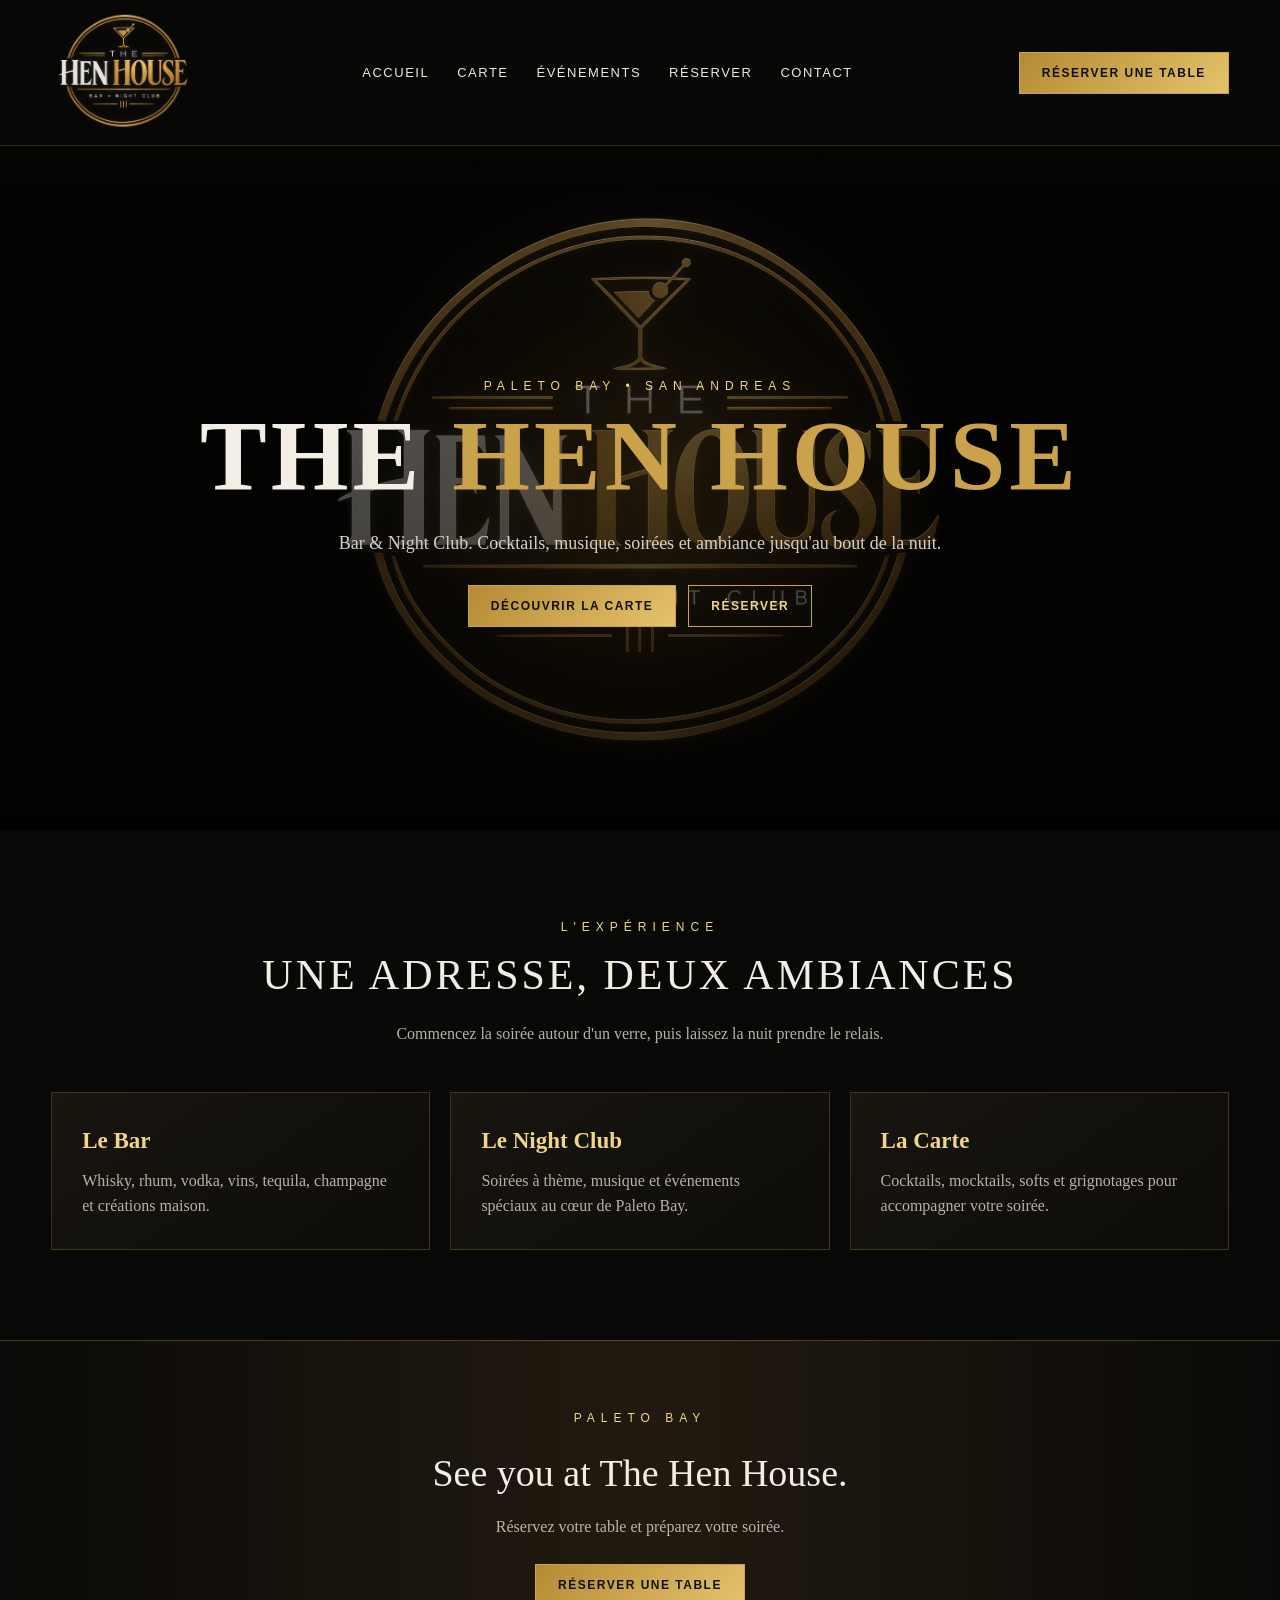
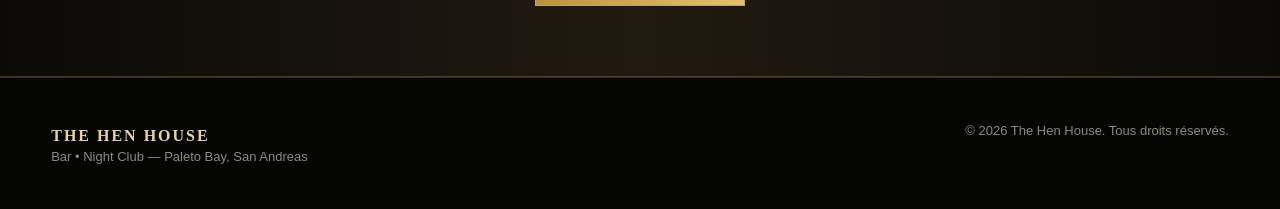
==== index.html @ edc3357e "Add files via upload" ====
<!doctype html>
<html lang="fr">
<head>
<meta charset="utf-8">
<meta name="viewport" content="width=device-width, initial-scale=1">
<title>Accueil — The Hen House</title>
<link rel="stylesheet" href="style.css">
</head>
<body>

<header>
  <div class="container nav">
    <a class="brand" href="index.html"><img src="assets/logo.png" alt="The Hen House"></a>
    <nav>
      <a href="index.html">Accueil</a>
      <a href="menu.html">Carte</a>
      <a href="events.html">Événements</a>
      <a href="reservation.html">Réserver</a>
      <a href="contact.html">Contact</a>
    </nav>
    <a class="btn" href="reservation.html">Réserver une table</a>
  </div>
</header>


<main>
<section class="hero">
  <div class="hero-content">
    <div class="kicker">Paleto Bay • San Andreas</div>
    <h1>The <span>Hen House</span></h1>
    <p>Bar & Night Club. Cocktails, musique, soirées et ambiance jusqu'au bout de la nuit.</p>
    <div class="actions">
      <a class="btn" href="menu.html">Découvrir la carte</a>
      <a class="btn outline" href="reservation.html">Réserver</a>
    </div>
  </div>
</section>

<section>
 <div class="container">
  <div class="section-head">
   <div class="kicker">L'expérience</div>
   <h2>Une adresse, deux ambiances</h2>
   <p>Commencez la soirée autour d'un verre, puis laissez la nuit prendre le relais.</p>
  </div>
  <div class="grid">
   <article class="card"><h3>Le Bar</h3><p>Whisky, rhum, vodka, vins, tequila, champagne et créations maison.</p></article>
   <article class="card"><h3>Le Night Club</h3><p>Soirées à thème, musique et événements spéciaux au cœur de Paleto Bay.</p></article>
   <article class="card"><h3>La Carte</h3><p>Cocktails, mocktails, softs et grignotages pour accompagner votre soirée.</p></article>
  </div>
 </div>
</section>

<div class="banner">
 <div class="container">
  <div class="kicker">Paleto Bay</div>
  <h2 style="font-size:38px;font-weight:normal">See you at The Hen House.</h2>
  <p style="color:#bdb5a8;margin:10px 0 25px">Réservez votre table et préparez votre soirée.</p>
  <a class="btn" href="reservation.html">Réserver une table</a>
 </div>
</div>
</main>


<footer>
  <div class="container">
    <div>
      <strong style="color:#e8d39a;letter-spacing:2px">THE HEN HOUSE</strong>
      <p>Bar • Night Club — Paleto Bay, San Andreas</p>
    </div>
    <p>© 2026 The Hen House. Tous droits réservés.</p>
  </div>
</footer>

</body>
</html>
---- style.css ----
:root{
  --gold:#c9a24b;
  --gold-light:#f0d58a;
  --black:#080807;
  --brown:#17130d;
  --cream:#f3eee4;
  --muted:#b8b1a5;
}
*{box-sizing:border-box;margin:0;padding:0}
html{scroll-behavior:smooth}
body{font-family:Georgia,"Times New Roman",serif;background:var(--black);color:var(--cream);line-height:1.6}
a{color:inherit;text-decoration:none}
.container{width:min(1180px,92%);margin:auto}
.topbar{border-bottom:1px solid rgba(201,162,75,.35);background:#050504}
.topbar .container{display:flex;justify-content:space-between;align-items:center;gap:20px;padding:9px 0;font:12px/1 Arial,sans-serif;letter-spacing:2px;text-transform:uppercase;color:#cfc8bc}
header{position:sticky;top:0;z-index:20;background:rgba(8,8,7,.94);backdrop-filter:blur(10px);border-bottom:1px solid rgba(201,162,75,.25)}
.nav{display:flex;align-items:center;justify-content:space-between;min-height:82px}
.brand img{width:145px;display:block}
nav{display:flex;gap:28px;align-items:center;font:13px Arial,sans-serif;letter-spacing:1.5px;text-transform:uppercase}
nav a{color:#eee8dd;transition:.2s}
nav a:hover,nav a.active{color:var(--gold-light)}
.btn{display:inline-flex;align-items:center;justify-content:center;border:1px solid var(--gold);padding:13px 22px;background:linear-gradient(135deg,#b58a34,#e4c36c);color:#111;font:bold 12px Arial,sans-serif;letter-spacing:1.5px;text-transform:uppercase}
.btn.outline{background:transparent;color:var(--gold-light)}
.hero{min-height:76vh;display:grid;place-items:center;text-align:center;position:relative;overflow:hidden;background:
radial-gradient(circle at center,rgba(112,79,24,.22),transparent 42%),
linear-gradient(rgba(0,0,0,.55),rgba(0,0,0,.82)),
url("../assets/logo.png") center/680px auto no-repeat;}
.hero-content{padding:120px 20px 90px}
.kicker{font:12px Arial,sans-serif;letter-spacing:6px;color:var(--gold-light);text-transform:uppercase;margin-bottom:18px}
h1{font-size:clamp(48px,8vw,100px);line-height:.9;letter-spacing:4px;text-transform:uppercase}
h1 span{color:var(--gold)}
.hero p{max-width:680px;margin:28px auto;color:#d5cfc4;font-size:18px}
.actions{display:flex;justify-content:center;gap:12px;flex-wrap:wrap}
section{padding:90px 0}
.section-head{text-align:center;margin-bottom:45px}
.section-head .kicker{margin-bottom:8px}
.section-head h2{font-size:42px;font-weight:normal;text-transform:uppercase;letter-spacing:3px}
.section-head p{color:var(--muted);max-width:700px;margin:12px auto}
.grid{display:grid;grid-template-columns:repeat(3,1fr);gap:20px}
.card{background:linear-gradient(145deg,#18150f,#0d0c09);border:1px solid rgba(201,162,75,.25);padding:30px}
.card h3{font-size:23px;color:var(--gold-light);margin-bottom:8px}
.card p{color:var(--muted)}
.price{font:700 18px Arial,sans-serif;color:var(--gold-light);margin-top:15px}
.menu-list{display:grid;gap:12px}
.menu-item{display:flex;justify-content:space-between;gap:20px;border-bottom:1px solid rgba(255,255,255,.09);padding:14px 0}
.menu-item strong{font-size:18px;font-weight:normal}
.menu-item span{font:700 16px Arial,sans-serif;color:var(--gold-light);white-space:nowrap}
.banner{background:linear-gradient(90deg,#0b0a08,#211a10,#0b0a08);border-top:1px solid rgba(201,162,75,.3);border-bottom:1px solid rgba(201,162,75,.3);text-align:center;padding:70px 20px}
footer{border-top:1px solid rgba(201,162,75,.25);padding:45px 0;background:#050504}
footer .container{display:flex;justify-content:space-between;gap:30px;flex-wrap:wrap}
footer p{color:#8f897f;font:13px Arial,sans-serif}
.page-hero{padding:100px 0 70px;text-align:center;background:radial-gradient(circle,rgba(126,91,31,.22),transparent 55%)}
.page-hero h1{font-size:clamp(44px,7vw,76px)}
form{display:grid;gap:14px;max-width:700px;margin:auto}
input,textarea,select{width:100%;background:#0f0e0b;border:1px solid rgba(201,162,75,.35);color:#fff;padding:15px;font:15px Arial,sans-serif}
textarea{min-height:150px;resize:vertical}
label{font:12px Arial,sans-serif;text-transform:uppercase;letter-spacing:1.5px;color:#bcb4a8}
.notice{padding:16px;border-left:3px solid var(--gold);background:#15120d;color:#cfc7ba;margin-bottom:25px}
@media(max-width:850px){
  nav{display:none}.grid{grid-template-columns:1fr}.hero{background-size:520px auto}
  .topbar .container{justify-content:center;text-align:center}
}
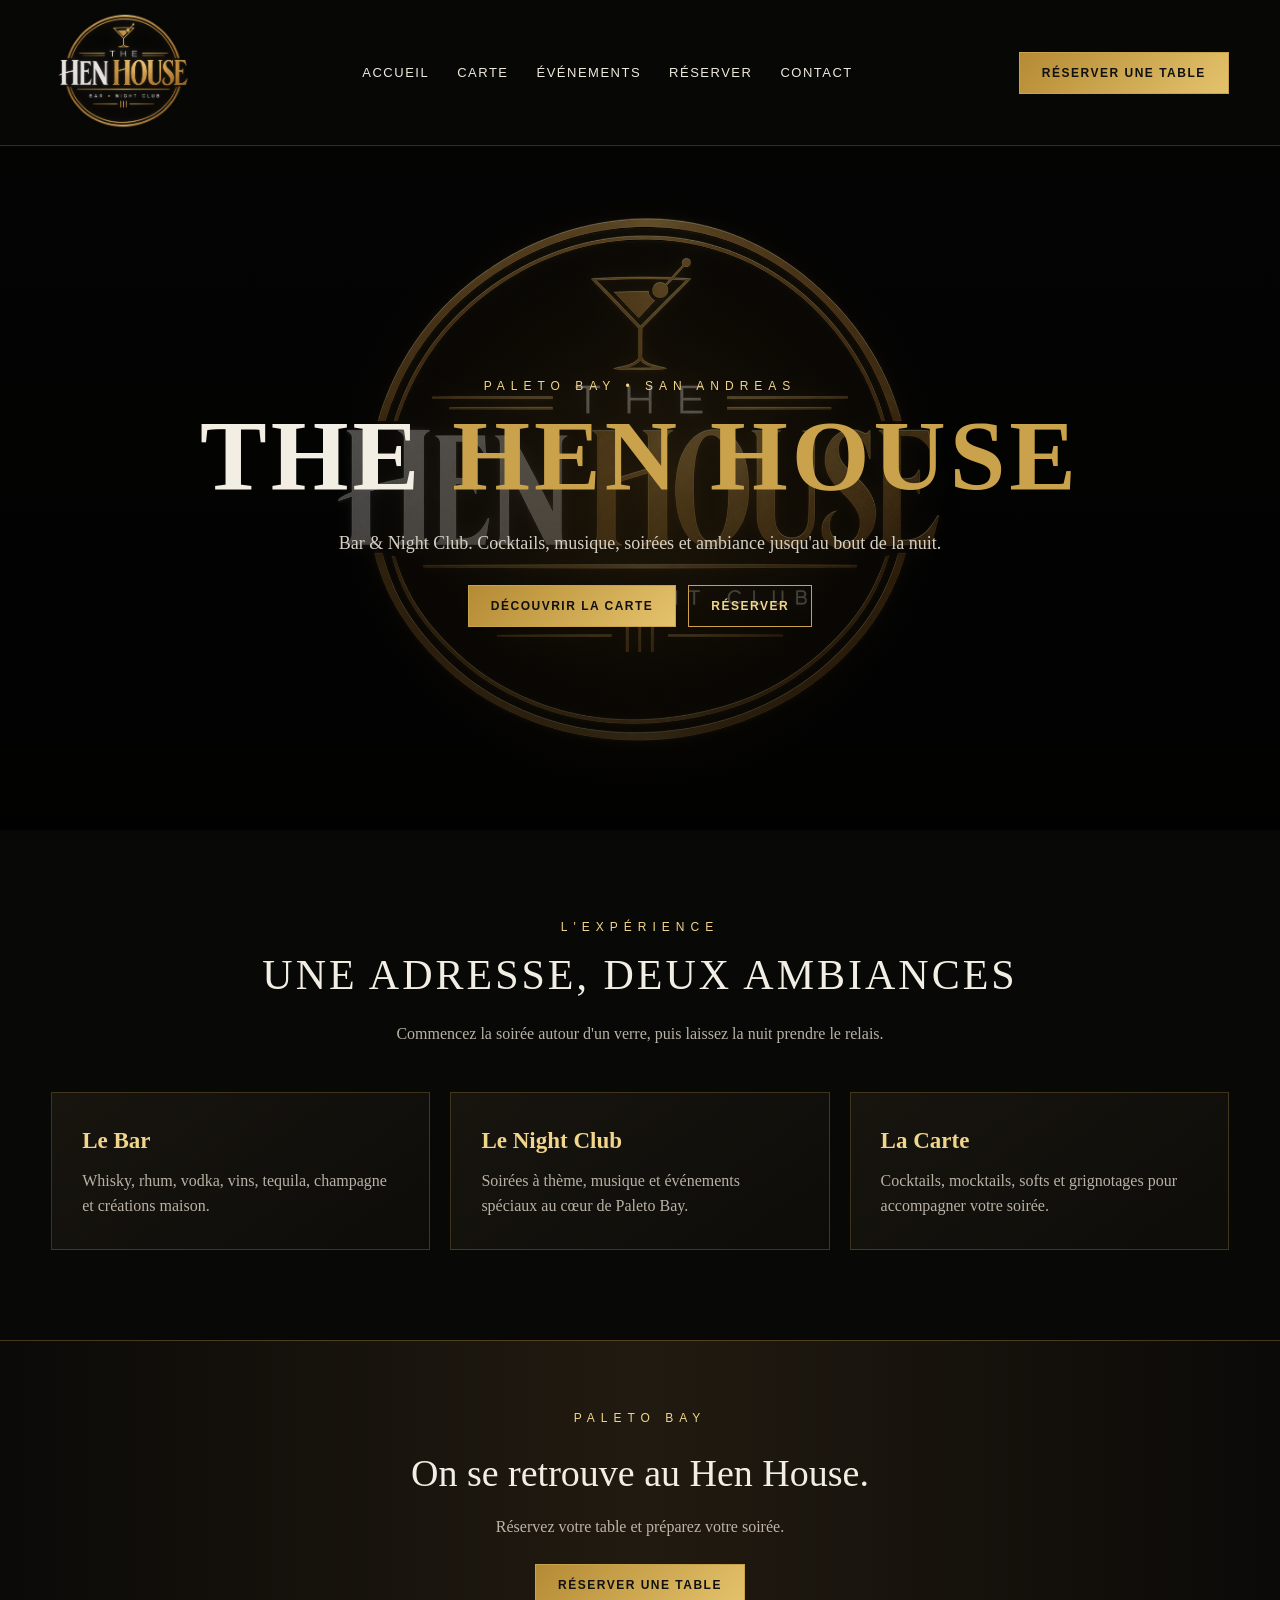
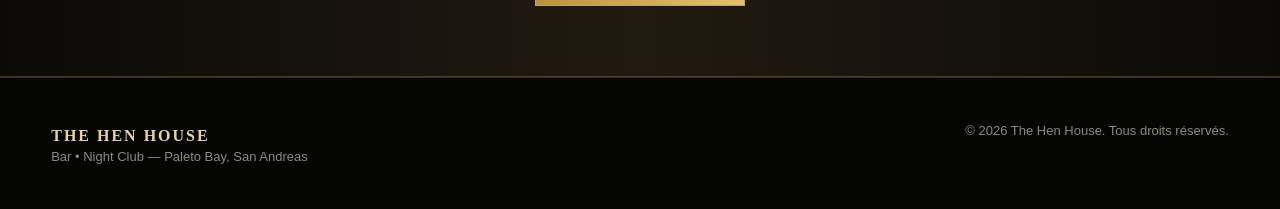
==== commit 936f5d1a: "Update heading text to French translation" ====
--- a/index.html
+++ b/index.html
@@ -54,7 +54,7 @@
 <div class="banner">
  <div class="container">
   <div class="kicker">Paleto Bay</div>
-  <h2 style="font-size:38px;font-weight:normal">See you at The Hen House.</h2>
+  <h2 style="font-size:38px;font-weight:normal">On se retrouve au Hen House.</h2>
   <p style="color:#bdb5a8;margin:10px 0 25px">Réservez votre table et préparez votre soirée.</p>
   <a class="btn" href="reservation.html">Réserver une table</a>
  </div>
@@ -73,4 +73,4 @@
 </footer>
 
 </body>
-</html>+</html>
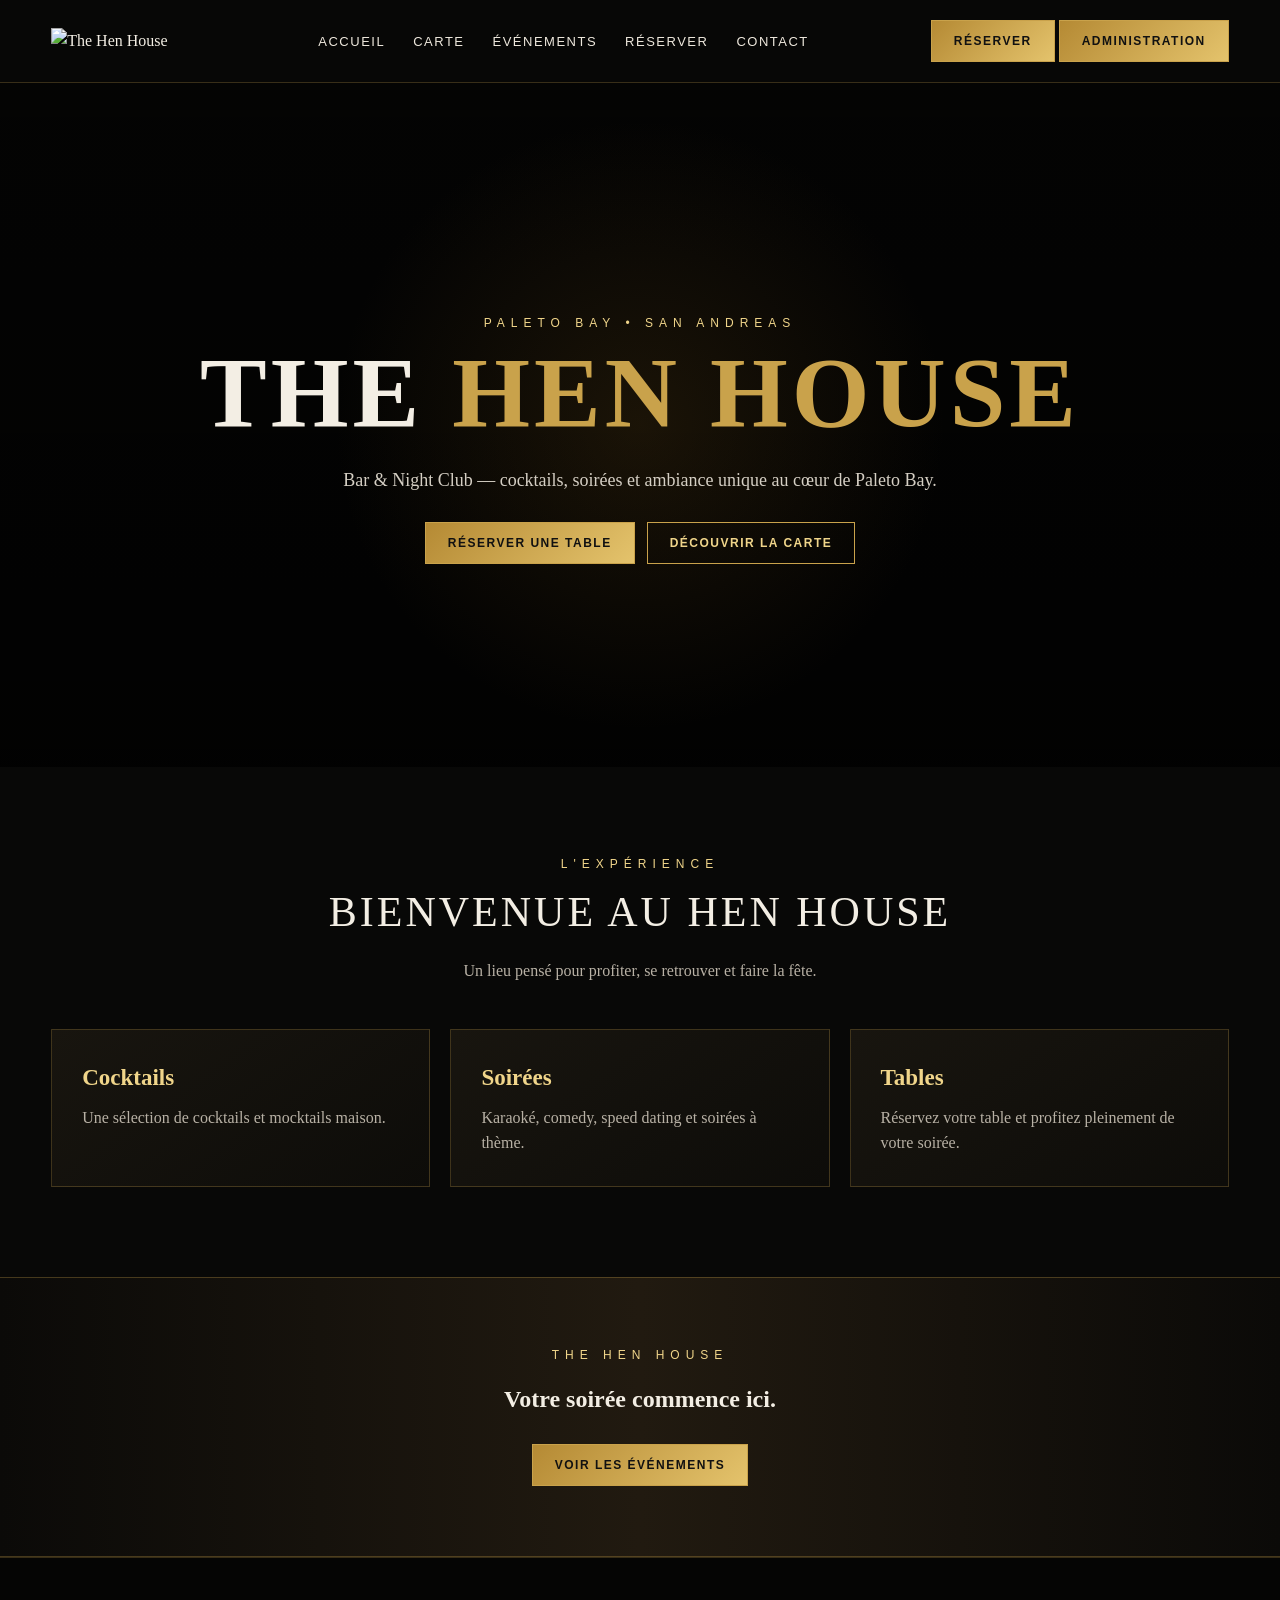
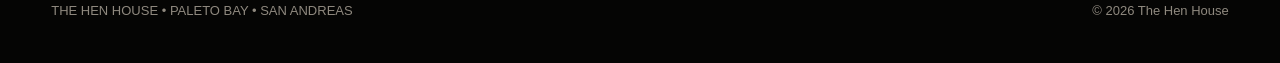
==== commit 943dd754: "Update index.html" ====
--- a/index.html
+++ b/index.html
@@ -1,16 +1,18 @@
 <!doctype html>
 <html lang="fr">
 <head>
-<meta charset="utf-8">
-<meta name="viewport" content="width=device-width, initial-scale=1">
-<title>Accueil — The Hen House</title>
-<link rel="stylesheet" href="style.css">
+  <meta charset="utf-8">
+  <meta name="viewport" content="width=device-width, initial-scale=1">
+  <title>Accueil — The Hen House</title>
+  <link rel="stylesheet" href="style.css">
 </head>
-<body>
-
+<body class="home-page">
+<script src="maintenance-check.js"></script>
 <header>
   <div class="container nav">
-    <a class="brand" href="index.html"><img src="assets/logo.png" alt="The Hen House"></a>
+    <a class="brand" href="index.html">
+      <img src="assets/logo.png" data-site-logo alt="The Hen House">
+    </a>
     <nav>
       <a href="index.html">Accueil</a>
       <a href="menu.html">Carte</a>
@@ -18,59 +20,58 @@
       <a href="reservation.html">Réserver</a>
       <a href="contact.html">Contact</a>
     </nav>
-    <a class="btn" href="reservation.html">Réserver une table</a>
+    <div class="header-actions">
+      <a class="btn" href="reservation.html">Réserver</a>
+      <a class="btn admin-header-btn" href="events-admin.html">Administration</a>
+    </div>
   </div>
 </header>
-
 
 <main>
 <section class="hero">
   <div class="hero-content">
     <div class="kicker">Paleto Bay • San Andreas</div>
     <h1>The <span>Hen House</span></h1>
-    <p>Bar & Night Club. Cocktails, musique, soirées et ambiance jusqu'au bout de la nuit.</p>
+    <p>Bar & Night Club — cocktails, soirées et ambiance unique au cœur de Paleto Bay.</p>
     <div class="actions">
-      <a class="btn" href="menu.html">Découvrir la carte</a>
-      <a class="btn outline" href="reservation.html">Réserver</a>
+      <a class="btn" href="reservation.html">Réserver une table</a>
+      <a class="btn outline" href="menu.html">Découvrir la carte</a>
     </div>
   </div>
 </section>
 
 <section>
- <div class="container">
-  <div class="section-head">
-   <div class="kicker">L'expérience</div>
-   <h2>Une adresse, deux ambiances</h2>
-   <p>Commencez la soirée autour d'un verre, puis laissez la nuit prendre le relais.</p>
+  <div class="container">
+    <div class="section-head">
+      <div class="kicker">L'expérience</div>
+      <h2>Bienvenue au Hen House</h2>
+      <p>Un lieu pensé pour profiter, se retrouver et faire la fête.</p>
+    </div>
+    <div class="grid">
+      <article class="card"><h3> Cocktails</h3><p>Une sélection de cocktails et mocktails maison.</p></article>
+      <article class="card"><h3> Soirées</h3><p>Karaoké, comedy, speed dating et soirées à thème.</p></article>
+      <article class="card"><h3> Tables</h3><p>Réservez votre table et profitez pleinement de votre soirée.</p></article>
+    </div>
   </div>
-  <div class="grid">
-   <article class="card"><h3>Le Bar</h3><p>Whisky, rhum, vodka, vins, tequila, champagne et créations maison.</p></article>
-   <article class="card"><h3>Le Night Club</h3><p>Soirées à thème, musique et événements spéciaux au cœur de Paleto Bay.</p></article>
-   <article class="card"><h3>La Carte</h3><p>Cocktails, mocktails, softs et grignotages pour accompagner votre soirée.</p></article>
-  </div>
- </div>
 </section>
 
-<div class="banner">
- <div class="container">
-  <div class="kicker">Paleto Bay</div>
-  <h2 style="font-size:38px;font-weight:normal">On se retrouve au Hen House.</h2>
-  <p style="color:#bdb5a8;margin:10px 0 25px">Réservez votre table et préparez votre soirée.</p>
-  <a class="btn" href="reservation.html">Réserver une table</a>
- </div>
-</div>
+<section class="banner">
+  <div class="container">
+    <div class="kicker">The Hen House</div>
+    <h2>Votre soirée commence ici.</h2>
+    <br>
+    <a class="btn" href="events.html">Voir les événements</a>
+  </div>
+</section>
 </main>
-
 
 <footer>
   <div class="container">
-    <div>
-      <strong style="color:#e8d39a;letter-spacing:2px">THE HEN HOUSE</strong>
-      <p>Bar • Night Club — Paleto Bay, San Andreas</p>
-    </div>
-    <p>© 2026 The Hen House. Tous droits réservés.</p>
+    <p>THE HEN HOUSE • PALETO BAY • SAN ANDREAS</p>
+    <p>© 2026 The Hen House</p>
   </div>
 </footer>
-
+<script src="background-loader.js"></script>
+<script src="logo-loader.js"></script>
 </body>
 </html>
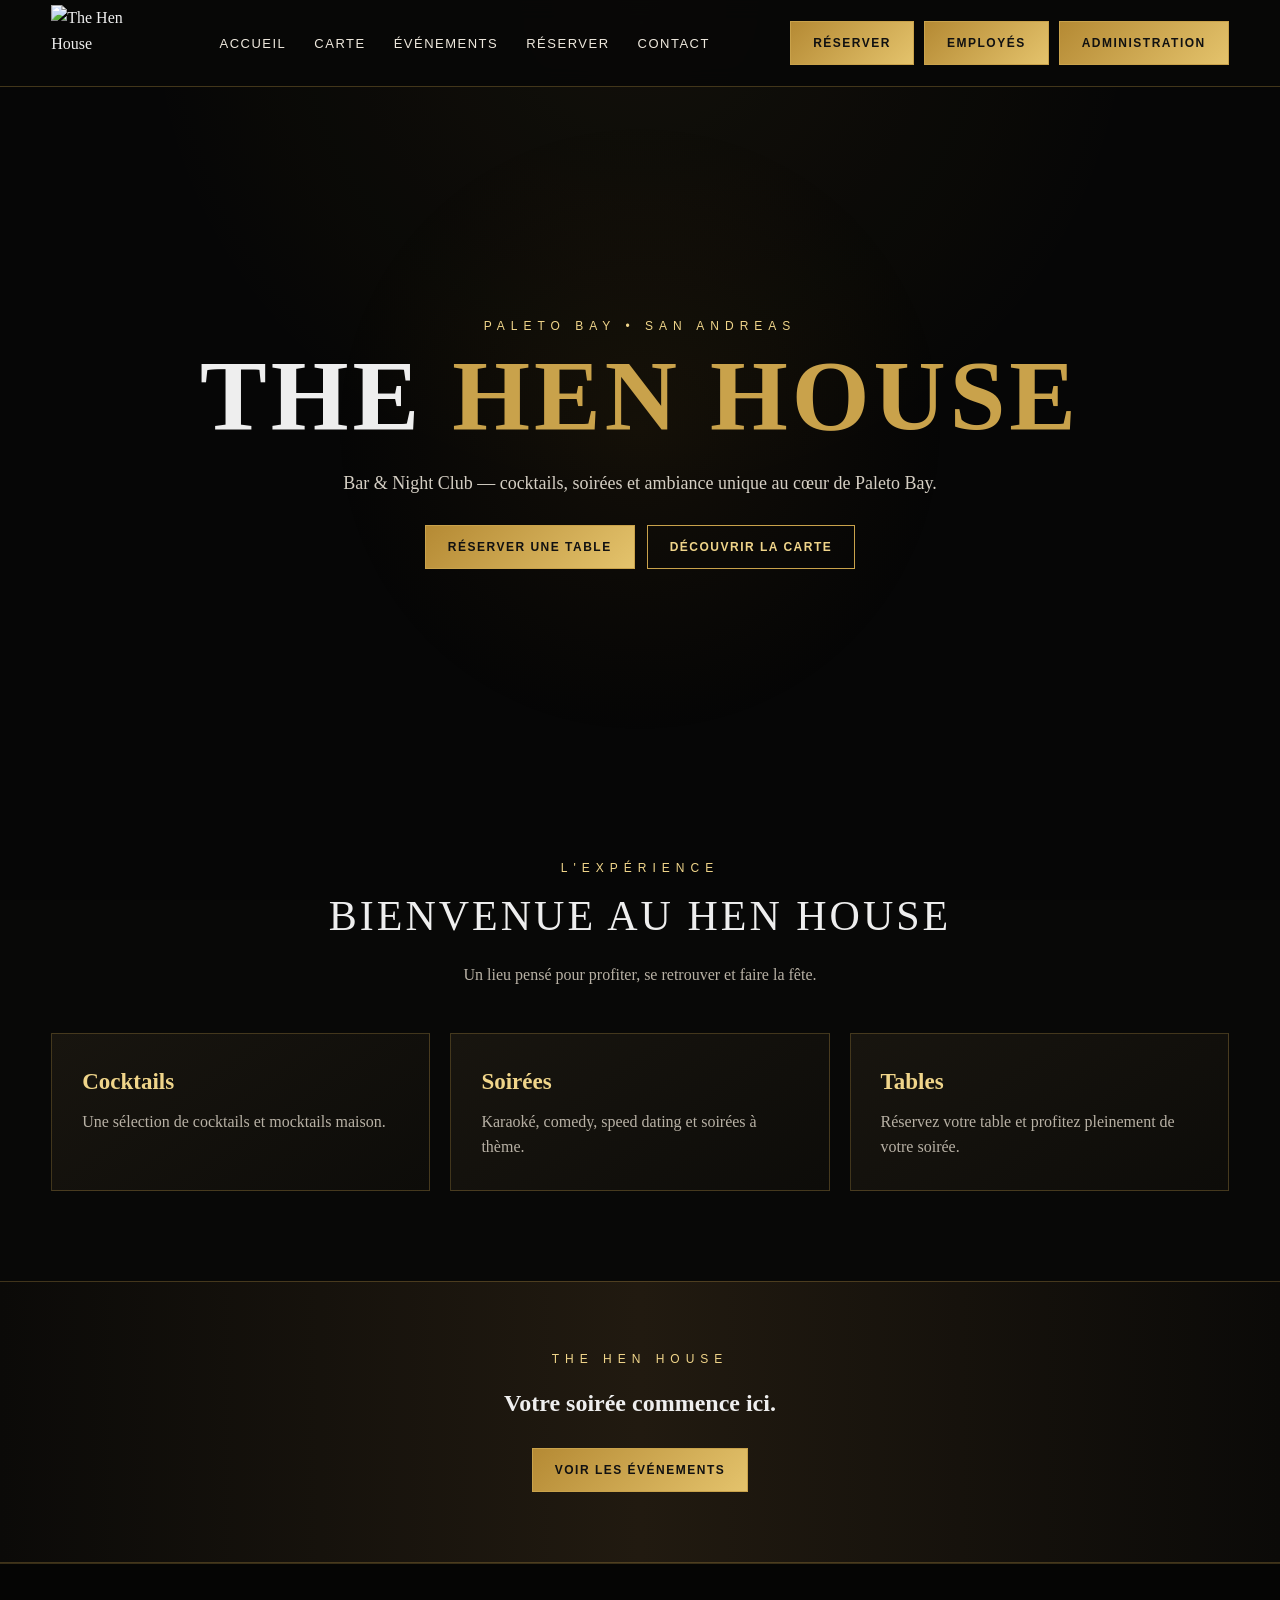
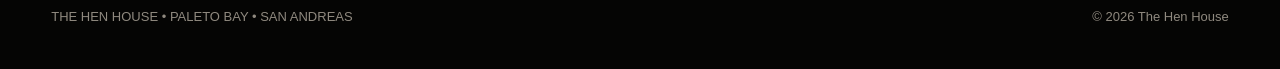
==== commit e875025a: "Add files via upload" ====
--- a/index.html
+++ b/index.html
@@ -22,6 +22,7 @@
     </nav>
     <div class="header-actions">
       <a class="btn" href="reservation.html">Réserver</a>
+      <a class="btn" href="runner.html">Employés</a>
       <a class="btn admin-header-btn" href="events-admin.html">Administration</a>
     </div>
   </div>
--- a/style.css
+++ b/style.css
@@ -1,63 +1,13053 @@
+/* =========================================================
+
+
+
+   THE HEN HOUSE — GLOBAL STYLES
+
+
+
+   Black / Gold — Paleto Bay
+
+
+
+   ========================================================= */
+
+
+
+
+
+
 
 :root{
+
+
+
   --gold:#c9a24b;
+
+
+
   --gold-light:#f0d58a;
+
+
+
+  --gold-dark:#8e6a27;
+
+
+
   --black:#080807;
-  --brown:#17130d;
+
+
+
+  --black-2:#0d0c0a;
+
+
+
+  --black-3:#15130f;
+
+
+
   --cream:#f3eee4;
+
+
+
   --muted:#b8b1a5;
-}
+
+
+
+  --border:rgba(201,162,75,.28);
+
+
+
+  --success:#69c58a;
+
+
+
+  --danger:#d86b6b;
+
+
+
+}
+
+
+
+
+
+
+
 *{box-sizing:border-box;margin:0;padding:0}
+
+
+
 html{scroll-behavior:smooth}
-body{font-family:Georgia,"Times New Roman",serif;background:var(--black);color:var(--cream);line-height:1.6}
+
+
+
+body{
+
+
+
+  min-height:100vh;
+
+
+
+  font-family:Georgia,"Times New Roman",serif;
+
+
+
+  background:var(--black);
+
+
+
+  color:var(--cream);
+
+
+
+  line-height:1.6;
+
+
+
+}
+
+
+
+body.home-page{
+
+
+
+  background-size:cover!important;
+
+
+
+  background-position:center!important;
+
+
+
+  background-attachment:fixed!important;
+
+
+
+  background-repeat:no-repeat!important;
+
+
+
+}
+
+
+
+body.home-page::before{
+
+
+
+  content:"";
+
+
+
+  position:fixed;
+
+
+
+  inset:0;
+
+
+
+  background:rgba(0,0,0,.20);
+
+
+
+  pointer-events:none;
+
+
+
+  z-index:0;
+
+
+
+}
+
+
+
+body.home-page > *{position:relative;z-index:1}
+
+
+
+
+
+
+
 a{color:inherit;text-decoration:none}
+
+
+
+img{max-width:100%;height:auto}
+
+
+
+button,input,textarea,select{font:inherit}
+
+
+
+button{cursor:pointer}
+
+
+
 .container{width:min(1180px,92%);margin:auto}
-.topbar{border-bottom:1px solid rgba(201,162,75,.35);background:#050504}
-.topbar .container{display:flex;justify-content:space-between;align-items:center;gap:20px;padding:9px 0;font:12px/1 Arial,sans-serif;letter-spacing:2px;text-transform:uppercase;color:#cfc8bc}
-header{position:sticky;top:0;z-index:20;background:rgba(8,8,7,.94);backdrop-filter:blur(10px);border-bottom:1px solid rgba(201,162,75,.25)}
-.nav{display:flex;align-items:center;justify-content:space-between;min-height:82px}
-.brand img{width:145px;display:block}
-nav{display:flex;gap:28px;align-items:center;font:13px Arial,sans-serif;letter-spacing:1.5px;text-transform:uppercase}
+
+
+
+
+
+
+
+.topbar{
+
+
+
+  border-bottom:1px solid var(--border);
+
+
+
+  background:#050504;
+
+
+
+}
+
+
+
+.topbar .container{
+
+
+
+  display:flex;
+
+
+
+  justify-content:space-between;
+
+
+
+  align-items:center;
+
+
+
+  gap:20px;
+
+
+
+  padding:9px 0;
+
+
+
+  font:12px/1 Arial,sans-serif;
+
+
+
+  letter-spacing:2px;
+
+
+
+  text-transform:uppercase;
+
+
+
+  color:#cfc8bc;
+
+
+
+}
+
+
+
+
+
+
+
+header{
+
+
+
+  position:sticky;
+
+
+
+  top:0;
+
+
+
+  z-index:20;
+
+
+
+  background:rgba(8,8,7,.94);
+
+
+
+  backdrop-filter:blur(10px);
+
+
+
+  border-bottom:1px solid rgba(201,162,75,.30);
+
+
+
+}
+
+
+
+.nav{
+
+
+
+  display:flex;
+
+
+
+  align-items:center;
+
+
+
+  justify-content:space-between;
+
+
+
+  gap:25px;
+
+
+
+  min-height:86px;
+
+
+
+}
+
+
+
+.brand{
+
+
+
+  display:flex;
+
+
+
+  align-items:center;
+
+
+
+  justify-content:center;
+
+
+
+  height:86px;
+
+
+
+  flex-shrink:0;
+
+
+
+}
+
+
+
+.brand img{
+
+
+
+  width:88px;
+
+
+
+  height:76px;
+
+
+
+  object-fit:contain;
+
+
+
+  display:block;
+
+
+
+}
+
+
+
+.header-actions{
+
+
+
+  display:flex;
+
+
+
+  align-items:center;
+
+
+
+  gap:10px;
+
+
+
+  flex-shrink:0;
+
+
+
+}
+
+
+
+.admin-header-btn{
+
+
+
+  background:transparent;
+
+
+
+  color:var(--gold-light);
+
+
+
+}
+
+
+
+.admin-header-btn:hover{
+
+
+
+  background:var(--gold);
+
+
+
+  color:#111;
+
+
+
+}
+
+
+
+nav{
+
+
+
+  display:flex;
+
+
+
+  gap:28px;
+
+
+
+  align-items:center;
+
+
+
+  font:13px Arial,sans-serif;
+
+
+
+  letter-spacing:1.5px;
+
+
+
+  text-transform:uppercase;
+
+
+
+}
+
+
+
 nav a{color:#eee8dd;transition:.2s}
+
+
+
 nav a:hover,nav a.active{color:var(--gold-light)}
-.btn{display:inline-flex;align-items:center;justify-content:center;border:1px solid var(--gold);padding:13px 22px;background:linear-gradient(135deg,#b58a34,#e4c36c);color:#111;font:bold 12px Arial,sans-serif;letter-spacing:1.5px;text-transform:uppercase}
+
+
+
+
+
+
+
+.btn{
+
+
+
+  display:inline-flex;
+
+
+
+  align-items:center;
+
+
+
+  justify-content:center;
+
+
+
+  min-height:44px;
+
+
+
+  border:1px solid var(--gold);
+
+
+
+  padding:12px 22px;
+
+
+
+  background:linear-gradient(135deg,#b58a34,#e4c36c);
+
+
+
+  color:#111;
+
+
+
+  font:bold 12px Arial,sans-serif;
+
+
+
+  letter-spacing:1.5px;
+
+
+
+  text-transform:uppercase;
+
+
+
+  transition:.2s ease;
+
+
+
+}
+
+
+
+.btn:hover{transform:translateY(-1px);filter:brightness(1.08)}
+
+
+
 .btn.outline{background:transparent;color:var(--gold-light)}
-.hero{min-height:76vh;display:grid;place-items:center;text-align:center;position:relative;overflow:hidden;background:
-radial-gradient(circle at center,rgba(112,79,24,.22),transparent 42%),
-linear-gradient(rgba(0,0,0,.55),rgba(0,0,0,.82)),
-url("../assets/logo.png") center/680px auto no-repeat;}
+
+
+
+.btn.outline:hover{background:var(--gold);color:#111}
+
+
+
+.btn.danger{background:transparent;color:#e98989;border-color:rgba(216,107,107,.5)}
+
+
+
+
+
+
+
+.hero{
+
+
+
+  min-height:76vh;
+
+
+
+  display:grid;
+
+
+
+  place-items:center;
+
+
+
+  text-align:center;
+
+
+
+  position:relative;
+
+
+
+  overflow:hidden;
+
+
+
+  background:radial-gradient(circle at center,rgba(112,79,24,.12),transparent 42%);
+
+
+
+}
+
+
+
 .hero-content{padding:120px 20px 90px}
-.kicker{font:12px Arial,sans-serif;letter-spacing:6px;color:var(--gold-light);text-transform:uppercase;margin-bottom:18px}
-h1{font-size:clamp(48px,8vw,100px);line-height:.9;letter-spacing:4px;text-transform:uppercase}
+
+
+
+.kicker{
+
+
+
+  font:12px Arial,sans-serif;
+
+
+
+  letter-spacing:6px;
+
+
+
+  color:var(--gold-light);
+
+
+
+  text-transform:uppercase;
+
+
+
+  margin-bottom:18px;
+
+
+
+}
+
+
+
+h1{
+
+
+
+  font-size:clamp(48px,8vw,100px);
+
+
+
+  line-height:.9;
+
+
+
+  letter-spacing:4px;
+
+
+
+  text-transform:uppercase;
+
+
+
+}
+
+
+
 h1 span{color:var(--gold)}
+
+
+
 .hero p{max-width:680px;margin:28px auto;color:#d5cfc4;font-size:18px}
+
+
+
 .actions{display:flex;justify-content:center;gap:12px;flex-wrap:wrap}
+
+
+
+
+
+
+
 section{padding:90px 0}
+
+
+
 .section-head{text-align:center;margin-bottom:45px}
+
+
+
 .section-head .kicker{margin-bottom:8px}
-.section-head h2{font-size:42px;font-weight:normal;text-transform:uppercase;letter-spacing:3px}
+
+
+
+.section-head h2{
+
+
+
+  font-size:42px;
+
+
+
+  font-weight:normal;
+
+
+
+  text-transform:uppercase;
+
+
+
+  letter-spacing:3px;
+
+
+
+}
+
+
+
 .section-head p{color:var(--muted);max-width:700px;margin:12px auto}
+
+
+
+
+
+
+
 .grid{display:grid;grid-template-columns:repeat(3,1fr);gap:20px}
-.card{background:linear-gradient(145deg,#18150f,#0d0c09);border:1px solid rgba(201,162,75,.25);padding:30px}
+
+
+
+.card{
+
+
+
+  background:linear-gradient(145deg,#18150f,#0d0c09);
+
+
+
+  border:1px solid var(--border);
+
+
+
+  padding:30px;
+
+
+
+}
+
+
+
 .card h3{font-size:23px;color:var(--gold-light);margin-bottom:8px}
+
+
+
 .card p{color:var(--muted)}
-.price{font:700 18px Arial,sans-serif;color:var(--gold-light);margin-top:15px}
+
+
+
+.price{
+
+
+
+  font:700 18px Arial,sans-serif;
+
+
+
+  color:var(--gold-light);
+
+
+
+  margin-top:15px;
+
+
+
+}
+
+
+
+
+
+
+
 .menu-list{display:grid;gap:12px}
-.menu-item{display:flex;justify-content:space-between;gap:20px;border-bottom:1px solid rgba(255,255,255,.09);padding:14px 0}
+
+
+
+.menu-item{
+
+
+
+  display:flex;
+
+
+
+  justify-content:space-between;
+
+
+
+  gap:20px;
+
+
+
+  border-bottom:1px solid rgba(255,255,255,.09);
+
+
+
+  padding:14px 0;
+
+
+
+}
+
+
+
 .menu-item strong{font-size:18px;font-weight:normal}
-.menu-item span{font:700 16px Arial,sans-serif;color:var(--gold-light);white-space:nowrap}
-.banner{background:linear-gradient(90deg,#0b0a08,#211a10,#0b0a08);border-top:1px solid rgba(201,162,75,.3);border-bottom:1px solid rgba(201,162,75,.3);text-align:center;padding:70px 20px}
-footer{border-top:1px solid rgba(201,162,75,.25);padding:45px 0;background:#050504}
-footer .container{display:flex;justify-content:space-between;gap:30px;flex-wrap:wrap}
+
+
+
+.menu-item span{
+
+
+
+  font:700 16px Arial,sans-serif;
+
+
+
+  color:var(--gold-light);
+
+
+
+  white-space:nowrap;
+
+
+
+}
+
+
+
+
+
+
+
+.banner{
+
+
+
+  background:linear-gradient(90deg,#0b0a08,#211a10,#0b0a08);
+
+
+
+  border-top:1px solid var(--border);
+
+
+
+  border-bottom:1px solid var(--border);
+
+
+
+  text-align:center;
+
+
+
+  padding:70px 20px;
+
+
+
+}
+
+
+
+
+
+
+
+.page-hero{
+
+
+
+  padding:100px 0 70px;
+
+
+
+  text-align:center;
+
+
+
+  background:radial-gradient(circle,rgba(126,91,31,.12),transparent 55%);
+
+
+
+}
+
+
+
+.page-hero h1{font-size:clamp(44px,7vw,76px)}
+
+
+
+
+
+
+
+html,body{
+
+
+
+  min-height:100%;
+
+
+
+}
+
+
+
+
+
+
+
+body{
+
+
+
+  min-height:100vh;
+
+
+
+  display:flex;
+
+
+
+  flex-direction:column;
+
+
+
+}
+
+
+
+
+
+
+
+main{
+
+
+
+  flex:1;
+
+
+
+}
+
+
+
+
+
+
+
+footer{
+
+
+
+  width:100%;
+
+
+
+  margin-top:auto;
+
+
+
+  border-top:1px solid rgba(201,162,75,.25);
+
+
+
+  padding:45px 0;
+
+
+
+  background:#050504 !important;
+
+
+
+  flex-shrink:0;
+
+
+
+}
+
+
+
+footer .container{
+
+
+
+  display:flex;
+
+
+
+  justify-content:space-between;
+
+
+
+  gap:30px;
+
+
+
+  flex-wrap:wrap;
+
+
+
+}
+
+
+
 footer p{color:#8f897f;font:13px Arial,sans-serif}
-.page-hero{padding:100px 0 70px;text-align:center;background:radial-gradient(circle,rgba(126,91,31,.22),transparent 55%)}
-.page-hero h1{font-size:clamp(44px,7vw,76px)}
+
+
+
+
+
+
+
 form{display:grid;gap:14px;max-width:700px;margin:auto}
-input,textarea,select{width:100%;background:#0f0e0b;border:1px solid rgba(201,162,75,.35);color:#fff;padding:15px;font:15px Arial,sans-serif}
+
+
+
+input,textarea,select{
+
+
+
+  width:100%;
+
+
+
+  background:#0f0e0b;
+
+
+
+  border:1px solid rgba(201,162,75,.35);
+
+
+
+  color:#fff;
+
+
+
+  padding:15px;
+
+
+
+  outline:none;
+
+
+
+  font:15px Arial,sans-serif;
+
+
+
+}
+
+
+
+input:focus,textarea:focus,select:focus{border-color:var(--gold)}
+
+
+
 textarea{min-height:150px;resize:vertical}
-label{font:12px Arial,sans-serif;text-transform:uppercase;letter-spacing:1.5px;color:#bcb4a8}
-.notice{padding:16px;border-left:3px solid var(--gold);background:#15120d;color:#cfc7ba;margin-bottom:25px}
-@media(max-width:850px){
-  nav{display:none}.grid{grid-template-columns:1fr}.hero{background-size:520px auto}
+
+
+
+label{
+
+
+
+  font:12px Arial,sans-serif;
+
+
+
+  text-transform:uppercase;
+
+
+
+  letter-spacing:1.5px;
+
+
+
+  color:#bcb4a8;
+
+
+
+}
+
+
+
+.notice{
+
+
+
+  padding:16px;
+
+
+
+  border-left:3px solid var(--gold);
+
+
+
+  background:#15120d;
+
+
+
+  color:#cfc7ba;
+
+
+
+  margin-bottom:25px;
+
+
+
+}
+
+
+
+
+
+
+
+.category-grid{
+
+
+
+  display:grid;
+
+
+
+  grid-template-columns:repeat(3,1fr);
+
+
+
+  gap:20px;
+
+
+
+}
+
+
+
+.category-card{
+
+
+
+  display:flex;
+
+
+
+  flex-direction:column;
+
+
+
+  justify-content:space-between;
+
+
+
+  min-height:220px;
+
+
+
+  padding:32px;
+
+
+
+  background:linear-gradient(145deg,#18150f,#0d0c09);
+
+
+
+  border:1px solid var(--border);
+
+
+
+  transition:.2s;
+
+
+
+}
+
+
+
+.category-card:hover{transform:translateY(-3px);border-color:var(--gold)}
+
+
+
+.category-card .icon{font-size:38px;margin-bottom:18px}
+
+
+
+.category-card h3{color:var(--gold-light);font-size:26px}
+
+
+
+.category-card p{color:var(--muted);margin:8px 0 20px}
+
+
+
+
+
+
+
+.event-grid{
+
+
+
+  display:grid;
+
+
+
+  grid-template-columns:repeat(3,1fr);
+
+
+
+  gap:20px;
+
+
+
+}
+
+
+
+.event-card{
+
+
+
+  overflow:hidden;
+
+
+
+  background:#100e0b;
+
+
+
+  border:1px solid var(--border);
+
+
+
+}
+
+
+
+.event-card img{
+
+
+
+  width:100%;
+
+
+
+  aspect-ratio:4/3;
+
+
+
+  object-fit:cover;
+
+
+
+  display:block;
+
+
+
+  background:#15130f;
+
+
+
+}
+
+
+
+.event-card-body{padding:24px}
+
+
+
+.event-date{
+
+
+
+  color:var(--gold);
+
+
+
+  font:12px Arial,sans-serif;
+
+
+
+  text-transform:uppercase;
+
+
+
+  letter-spacing:1.5px;
+
+
+
+}
+
+
+
+.event-card h3{font-size:25px;color:var(--gold-light);margin:7px 0}
+
+
+
+.event-card p{color:var(--muted)}
+
+
+
+
+
+
+
+.calendar-wrap{
+
+
+
+  overflow:auto;
+
+
+
+  border:1px solid var(--border);
+
+
+
+  background:#0c0b09;
+
+
+
+}
+
+
+
+.calendar{
+
+
+
+  min-width:760px;
+
+
+
+  display:grid;
+
+
+
+  grid-template-columns:repeat(7,1fr);
+
+
+
+}
+
+
+
+.calendar-head,.calendar-day{
+
+
+
+  border-right:1px solid rgba(255,255,255,.06);
+
+
+
+  border-bottom:1px solid rgba(255,255,255,.06);
+
+
+
+  min-height:115px;
+
+
+
+  padding:12px;
+
+
+
+}
+
+
+
+.calendar-head{
+
+
+
+  min-height:auto;
+
+
+
+  color:var(--gold);
+
+
+
+  font:11px Arial,sans-serif;
+
+
+
+  text-transform:uppercase;
+
+
+
+  letter-spacing:1px;
+
+
+
+}
+
+
+
+.calendar-day .day-number{
+
+
+
+  font:700 13px Arial,sans-serif;
+
+
+
+  color:#eee;
+
+
+
+}
+
+
+
+.calendar-event{
+
+
+
+  display:block;
+
+
+
+  margin-top:8px;
+
+
+
+  padding:7px;
+
+
+
+  background:rgba(201,162,75,.12);
+
+
+
+  border-left:2px solid var(--gold);
+
+
+
+  color:var(--gold-light);
+
+
+
+  font:11px Arial,sans-serif;
+
+
+
+}
+
+
+
+
+
+
+
+.modal{
+
+
+
+  position:fixed;
+
+
+
+  inset:0;
+
+
+
+  z-index:100;
+
+
+
+  display:none;
+
+
+
+  place-items:center;
+
+
+
+  padding:20px;
+
+
+
+  background:rgba(0,0,0,.78);
+
+
+
+}
+
+
+
+.modal.open{display:grid}
+
+
+
+.modal-card{
+
+
+
+  width:min(650px,100%);
+
+
+
+  max-height:90vh;
+
+
+
+  overflow:auto;
+
+
+
+  background:#100e0b;
+
+
+
+  border:1px solid var(--gold);
+
+
+
+  padding:32px;
+
+
+
+  box-shadow:0 20px 80px rgba(0,0,0,.6);
+
+
+
+}
+
+
+
+.modal-close{
+
+
+
+  float:right;
+
+
+
+  background:none;
+
+
+
+  border:0;
+
+
+
+  color:var(--gold);
+
+
+
+  font-size:26px;
+
+
+
+}
+
+
+
+.modal-card h2{color:var(--gold-light);margin-bottom:15px}
+
+
+
+.ingredients{color:var(--muted);margin-bottom:20px}
+
+
+
+
+
+
+
+
+
+
+
+.event-modal{
+
+
+
+  position:fixed;
+
+
+
+  inset:0;
+
+
+
+  z-index:9999;
+
+
+
+  display:none;
+
+
+
+  align-items:center;
+
+
+
+  justify-content:center;
+
+
+
+  padding:20px;
+
+
+
+}
+
+
+
+.event-modal.open{
+
+
+
+  display:flex;
+
+
+
+}
+
+
+
+.event-modal-backdrop{
+
+
+
+  position:absolute;
+
+
+
+  inset:0;
+
+
+
+  background:rgba(0,0,0,.86);
+
+
+
+  backdrop-filter:blur(5px);
+
+
+
+  cursor:pointer;
+
+
+
+}
+
+
+
+.event-modal-card{
+
+
+
+  position:relative;
+
+
+
+  z-index:2;
+
+
+
+  width:min(560px,92vw);
+
+
+
+  max-height:90vh;
+
+
+
+  overflow:auto;
+
+
+
+  background:#100e0b;
+
+
+
+  border:1px solid var(--gold);
+
+
+
+  box-shadow:0 25px 90px rgba(0,0,0,.85);
+
+
+
+}
+
+
+
+.event-modal-image{
+
+
+
+  display:block;
+
+
+
+  width:100%;
+
+
+
+  max-height:390px;
+
+
+
+  object-fit:cover;
+
+
+
+}
+
+
+
+.event-modal-content{
+
+
+
+  padding:24px 26px 30px;
+
+
+
+}
+
+
+
+.event-modal-date{
+
+
+
+  color:var(--gold);
+
+
+
+  font:12px Arial,sans-serif;
+
+
+
+  letter-spacing:1.5px;
+
+
+
+  text-transform:uppercase;
+
+
+
+  margin-bottom:8px;
+
+
+
+}
+
+
+
+.event-modal-content h2{
+
+
+
+  color:var(--gold-light);
+
+
+
+  font-size:32px;
+
+
+
+  line-height:1.15;
+
+
+
+  margin:0 0 14px;
+
+
+
+}
+
+
+
+.event-modal-content p{
+
+
+
+  color:#d5cfc4;
+
+
+
+  font-size:16px;
+
+
+
+  line-height:1.7;
+
+
+
+  white-space:pre-line;
+
+
+
+}
+
+
+
+.event-modal-close{
+
+
+
+  position:absolute;
+
+
+
+  top:10px;
+
+
+
+  right:10px;
+
+
+
+  z-index:3;
+
+
+
+  width:42px;
+
+
+
+  height:42px;
+
+
+
+  border:1px solid rgba(201,162,75,.75);
+
+
+
+  background:rgba(8,8,7,.92);
+
+
+
+  color:var(--gold-light);
+
+
+
+  font:32px/38px Arial,sans-serif;
+
+
+
+  cursor:pointer;
+
+
+
+}
+
+
+
+.event-modal-close:hover{
+
+
+
+  background:var(--gold);
+
+
+
+  color:#111;
+
+
+
+}
+
+
+
+body.modal-open{
+
+
+
+  overflow:hidden;
+
+
+
+}
+
+
+
+.calendar-event{
+
+
+
+  appearance:none;
+
+
+
+  -webkit-appearance:none;
+
+
+
+}
+
+
+
+.calendar-error{
+
+
+
+  grid-column:1 / -1;
+
+
+
+  padding:40px;
+
+
+
+  text-align:center;
+
+
+
+  color:#d86b6b;
+
+
+
+}
+
+
+
+@media(max-width:700px){
+
+
+
+  .nav{
+
+
+
+    min-height:76px;
+
+
+
+  }
+
+
+
+  .brand{
+
+
+
+    height:76px;
+
+
+
+  }
+
+
+
+  .brand img{
+
+
+
+    width:78px;
+
+
+
+    height:68px;
+
+
+
+  }
+
+
+
+  .event-modal{
+
+
+
+    padding:14px;
+
+
+
+  }
+
+
+
+  .event-modal-card{
+
+
+
+    width:94vw;
+
+
+
+  }
+
+
+
+  .event-modal-image{
+
+
+
+    max-height:300px;
+
+
+
+  }
+
+
+
+  .event-modal-content{
+
+
+
+    padding:21px;
+
+
+
+  }
+
+
+
+  .event-modal-content h2{
+
+
+
+    font-size:28px;
+
+
+
+  }
+
+
+
+  .event-modal-content p{
+
+
+
+    font-size:15px;
+
+
+
+  }
+
+
+
+}
+
+
+
+
+
+
+
+.message{
+
+
+
+  display:none;
+
+
+
+  padding:13px 15px;
+
+
+
+  border:1px solid var(--border);
+
+
+
+  background:#15120d;
+
+
+
+  color:#ddd;
+
+
+
+}
+
+
+
+.message.show{display:block}
+
+
+
+.message.success{border-color:rgba(105,197,138,.5);color:#bfeacb}
+
+
+
+.message.error{border-color:rgba(216,107,107,.5);color:#f0b1b1}
+
+
+
+.message.info{border-color:var(--border);color:var(--gold-light)}
+
+
+
+
+
+
+
+
+
+
+
+
+
+
+
+/* =========================================================
+
+
+
+   MAINTENANCE PAGE
+
+
+
+   ========================================================= */
+
+
+
+
+
+
+
+.maintenance-page{
+
+
+
+  min-height:100vh;
+
+
+
+  display:grid;
+
+
+
+  place-items:center;
+
+
+
+  padding:40px 20px;
+
+
+
+  background:
+
+
+
+    radial-gradient(circle at center,rgba(201,162,75,.055),transparent 35%),
+
+
+
+    #050504;
+
+
+
+  color:var(--cream);
+
+
+
+}
+
+
+
+
+
+
+
+.maintenance-frame{
+
+
+
+  position:relative;
+
+
+
+  width:min(700px,92vw);
+
+
+
+  min-height:650px;
+
+
+
+  display:flex;
+
+
+
+  align-items:center;
+
+
+
+  justify-content:center;
+
+
+
+  border:1px solid rgba(201,162,75,.55);
+
+
+
+  background:rgba(15,14,11,.72);
+
+
+
+  box-shadow:0 30px 90px rgba(0,0,0,.55);
+
+
+
+  padding:45px 55px;
+
+
+
+}
+
+
+
+
+
+
+
+.maintenance-inner{
+
+
+
+  width:100%;
+
+
+
+  text-align:center;
+
+
+
+}
+
+
+
+
+
+
+
+.maintenance-logo{
+
+
+
+  display:block;
+
+
+
+  width:100px;
+
+
+
+  max-height:100px;
+
+
+
+  object-fit:contain;
+
+
+
+  margin:0 auto 30px;
+
+
+
+}
+
+
+
+
+
+
+
+.maintenance-kicker{
+
+
+
+  color:var(--gold-light);
+
+
+
+  font:11px Arial,sans-serif;
+
+
+
+  letter-spacing:6px;
+
+
+
+  text-transform:uppercase;
+
+
+
+  margin-bottom:15px;
+
+
+
+}
+
+
+
+
+
+
+
+.maintenance-frame h1{
+
+
+
+  color:var(--gold-light);
+
+
+
+  font-size:clamp(48px,6vw,68px);
+
+
+
+  line-height:1;
+
+
+
+  letter-spacing:3px;
+
+
+
+  margin:0;
+
+
+
+}
+
+
+
+
+
+
+
+.maintenance-tool{
+
+
+
+  width:70px;
+
+
+
+  height:70px;
+
+
+
+  display:grid;
+
+
+
+  place-items:center;
+
+
+
+  margin:28px auto 20px;
+
+
+
+  border:1px solid rgba(201,162,75,.55);
+
+
+
+  background:rgba(201,162,75,.045);
+
+
+
+  transform:rotate(-8deg);
+
+
+
+}
+
+
+
+
+
+
+
+.maintenance-tool span{
+
+
+
+  display:block;
+
+
+
+  font-size:28px;
+
+
+
+  transform:rotate(8deg);
+
+
+
+  filter:grayscale(.25);
+
+
+
+}
+
+
+
+
+
+
+
+.maintenance-divider{
+
+
+
+  width:82px;
+
+
+
+  height:1px;
+
+
+
+  background:var(--gold);
+
+
+
+  margin:0 auto 28px;
+
+
+
+  opacity:.75;
+
+
+
+}
+
+
+
+
+
+
+
+.maintenance-text{
+
+
+
+  max-width:570px;
+
+
+
+  margin:0 auto;
+
+
+
+  color:#e1dbd1;
+
+
+
+  font-size:16px;
+
+
+
+  line-height:1.65;
+
+
+
+}
+
+
+
+
+
+
+
+.maintenance-thanks{
+
+
+
+  margin-top:17px;
+
+
+
+  color:#8f897f;
+
+
+
+  font:12px Arial,sans-serif;
+
+
+
+  letter-spacing:1px;
+
+
+
+}
+
+
+
+
+
+
+
+.maintenance-actions{
+
+
+
+  display:flex;
+
+
+
+  justify-content:center;
+
+
+
+  gap:4px;
+
+
+
+  margin-top:27px;
+
+
+
+}
+
+
+
+
+
+
+
+.maintenance-page .status,
+
+
+
+.maintenance-page .admin-link{
+
+
+
+  display:inline-flex;
+
+
+
+  align-items:center;
+
+
+
+  justify-content:center;
+
+
+
+  width:205px;
+
+
+
+  height:35px;
+
+
+
+  box-sizing:border-box;
+
+
+
+  margin:0;
+
+
+
+  border:1px solid rgba(201,162,75,.5);
+
+
+
+  background:rgba(201,162,75,.045);
+
+
+
+  color:var(--gold);
+
+
+
+  font:10px Arial,sans-serif;
+
+
+
+  letter-spacing:1.4px;
+
+
+
+  text-transform:uppercase;
+
+
+
+}
+
+
+
+
+
+
+
+.maintenance-page .status{
+
+
+
+  gap:7px;
+
+
+
+}
+
+
+
+
+
+
+
+.maintenance-page .status span{
+
+
+
+  color:var(--gold);
+
+
+
+  font-size:9px;
+
+
+
+}
+
+
+
+
+
+
+
+.maintenance-page .admin-link{
+
+
+
+  text-decoration:none;
+
+
+
+  transition:.2s ease;
+
+
+
+}
+
+
+
+
+
+
+
+.maintenance-page .admin-link:hover{
+
+
+
+  background:var(--gold);
+
+
+
+  color:#111;
+
+
+
+}
+
+
+
+
+
+
+
+.maintenance-footer{
+
+
+
+  margin-top:34px;
+
+
+
+  color:#68645d;
+
+
+
+  font:10px Arial,sans-serif;
+
+
+
+  letter-spacing:1.5px;
+
+
+
+  text-transform:uppercase;
+
+
+
+}
+
+
+
+
+
+
+
+.maintenance-corner{
+
+
+
+  position:absolute;
+
+
+
+  width:32px;
+
+
+
+  height:32px;
+
+
+
+  pointer-events:none;
+
+
+
+}
+
+
+
+
+
+
+
+.maintenance-corner-tl{
+
+
+
+  top:13px;
+
+
+
+  left:13px;
+
+
+
+  border-top:1px solid rgba(243,238,228,.8);
+
+
+
+  border-left:1px solid rgba(243,238,228,.8);
+
+
+
+}
+
+
+
+
+
+
+
+.maintenance-corner-br{
+
+
+
+  right:13px;
+
+
+
+  bottom:13px;
+
+
+
+  border-right:1px solid rgba(243,238,228,.8);
+
+
+
+  border-bottom:1px solid rgba(243,238,228,.8);
+
+
+
+}
+
+
+
+
+
+
+
+@media(max-width:700px){
+
+
+
+  .maintenance-page{
+
+
+
+    padding:20px 14px;
+
+
+
+  }
+
+
+
+
+
+
+
+  .maintenance-frame{
+
+
+
+    width:100%;
+
+
+
+    min-height:590px;
+
+
+
+    padding:38px 22px;
+
+
+
+  }
+
+
+
+
+
+
+
+  .maintenance-logo{
+
+
+
+    width:90px;
+
+
+
+    margin-bottom:24px;
+
+
+
+  }
+
+
+
+
+
+
+
+  .maintenance-kicker{
+
+
+
+    letter-spacing:4px;
+
+
+
+  }
+
+
+
+
+
+
+
+  .maintenance-frame h1{
+
+
+
+    font-size:clamp(38px,11vw,58px);
+
+
+
+  }
+
+
+
+
+
+
+
+  .maintenance-text{
+
+
+
+    font-size:15px;
+
+
+
+  }
+
+
+
+
+
+
+
+  .maintenance-actions{
+
+
+
+    flex-direction:column;
+
+
+
+    align-items:center;
+
+
+
+    gap:8px;
+
+
+
+  }
+
+
+
+
+
+
+
+  .maintenance-page .status,
+
+
+
+  .maintenance-page .admin-link{
+
+
+
+    width:min(260px,100%);
+
+
+
+  }
+
+
+
+}
+
+
+
+
+
+
+
+.admin-page{background:#090807}
+
+
+
+.admin-shell{width:min(1250px,94%);margin:35px auto}
+
+
+
+.admin-header{
+
+
+
+  display:flex;
+
+
+
+  align-items:center;
+
+
+
+  justify-content:space-between;
+
+
+
+  gap:20px;
+
+
+
+  flex-wrap:wrap;
+
+
+
+  padding:25px;
+
+
+
+  border:1px solid var(--border);
+
+
+
+  background:#0f0e0b;
+
+
+
+}
+
+
+
+.admin-header h1{font-size:34px}
+
+
+
+.admin-header h1 span{color:var(--gold)}
+
+
+
+.admin-nav{
+
+
+
+  display:flex;
+
+
+
+  gap:8px;
+
+
+
+  flex-wrap:wrap;
+
+
+
+  margin:20px 0;
+
+
+
+}
+
+
+
+.admin-nav button{
+
+
+
+  border:1px solid var(--border);
+
+
+
+  background:#11100d;
+
+
+
+  color:#ddd;
+
+
+
+  padding:11px 15px;
+
+
+
+  font:12px Arial,sans-serif;
+
+
+
+  text-transform:uppercase;
+
+
+
+  letter-spacing:1px;
+
+
+
+}
+
+
+
+.admin-nav button.active,.admin-nav button:hover{
+
+
+
+  background:var(--gold);
+
+
+
+  color:#111;
+
+
+
+}
+
+
+
+.admin-section{
+
+
+
+  display:none;
+
+
+
+  border:1px solid var(--border);
+
+
+
+  background:#0f0e0b;
+
+
+
+  padding:28px;
+
+
+
+}
+
+
+
+.admin-section.active{display:block}
+
+
+
+.admin-grid{
+
+
+
+  display:grid;
+
+
+
+  grid-template-columns:repeat(2,1fr);
+
+
+
+  gap:20px;
+
+
+
+}
+
+
+
+.admin-card{
+
+
+
+  border:1px solid rgba(255,255,255,.07);
+
+
+
+  background:#12100d;
+
+
+
+  padding:22px;
+
+
+
+}
+
+
+
+.admin-card h2{font-size:22px;color:var(--gold-light);margin-bottom:18px}
+
+
+
+.admin-list{display:grid;gap:12px}
+
+
+
+.admin-item{
+
+
+
+  display:flex;
+
+
+
+  align-items:center;
+
+
+
+  justify-content:space-between;
+
+
+
+  gap:15px;
+
+
+
+  padding:15px;
+
+
+
+  border:1px solid rgba(255,255,255,.07);
+
+
+
+  background:#0b0a08;
+
+
+
+}
+
+
+
+.admin-item .meta{color:var(--muted);font:12px Arial,sans-serif}
+
+
+
+.admin-actions{display:flex;gap:7px;flex-wrap:wrap}
+
+
+
+.admin-actions button{
+
+
+
+  border:1px solid var(--border);
+
+
+
+  background:transparent;
+
+
+
+  color:var(--gold-light);
+
+
+
+  padding:8px 10px;
+
+
+
+  font:11px Arial,sans-serif;
+
+
+
+}
+
+
+
+.admin-actions button:hover{background:var(--gold);color:#111}
+
+
+
+.hidden{display:none!important}
+
+
+
+
+
+
+
+.login-wrapper{
+
+
+
+  min-height:100vh;
+
+
+
+  display:grid;
+
+
+
+  place-items:center;
+
+
+
+  padding:22px;
+
+
+
+  background:
+
+
+
+    radial-gradient(circle at center,rgba(201,162,75,.10),transparent 38%),
+
+
+
+    #080807;
+
+
+
+}
+
+
+
+.login-card{
+
+
+
+  width:min(460px,100%);
+
+
+
+  padding:30px 40px 32px;
+
+
+
+  border:1px solid var(--border);
+
+
+
+  background:#0f0e0b;
+
+
+
+  text-align:center;
+
+
+
+}
+
+
+
+.login-logo{
+
+
+
+  display:block;
+
+
+
+  width:135px;
+
+
+
+  height:135px;
+
+
+
+  object-fit:contain;
+
+
+
+  margin:0 auto 10px;
+
+
+
+}
+
+
+
+.login-card .kicker{
+
+
+
+  margin-bottom:10px;
+
+
+
+}
+
+
+
+.login-card h1{
+
+
+
+  font-size:34px;
+
+
+
+  line-height:1.05;
+
+
+
+  margin:0 0 4px;
+
+
+
+}
+
+
+
+.login-card .subtitle{
+
+
+
+  color:var(--muted);
+
+
+
+  margin:4px 0 20px;
+
+
+
+}
+
+
+
+.login-form{text-align:left}
+
+
+
+.login-form label{
+
+
+
+  margin-bottom:6px;
+
+
+
+}
+
+
+
+.login-form input{
+
+
+
+  padding:12px 14px;
+
+
+
+}
+
+
+
+.login-button{
+
+
+
+  width:100%;
+
+
+
+  margin-top:4px;
+
+
+
+  min-height:44px;
+
+
+
+}
+
+
+
+
+
+
+
+.preview{
+
+
+
+  width:100%;
+
+
+
+  max-height:260px;
+
+
+
+  object-fit:contain;
+
+
+
+  background:#080807;
+
+
+
+  border:1px solid rgba(255,255,255,.08);
+
+
+
+  margin-top:15px;
+
+
+
+}
+
+
+
+.small{font:12px Arial,sans-serif;color:var(--muted)}
+
+
+
+hr.separator{border:0;border-top:1px solid rgba(255,255,255,.07);margin:25px 0}
+
+
+
+
+
+
+
+@media(max-width:900px){
+
+
+
+  .grid,.category-grid,.event-grid,.admin-grid{grid-template-columns:1fr}
+
+
+
+  .nav{min-height:70px}
+
+
+
+  .brand img{width:86px}
+
+
+
+  nav{display:none}
+
+
+
+  .header-actions{gap:7px}
+
+
+
+  .header-actions .btn{padding:10px 12px;font-size:10px;letter-spacing:1px}
+
+
+
+
+
+
+
+  .hero{min-height:70vh}
+
+
+
+  .hero-content{padding:90px 18px 70px}
+
+
+
+}
+
+
+
+@media(max-width:600px){
+
+
+
   .topbar .container{justify-content:center;text-align:center}
-}
+
+
+
+  .topbar .container span:last-child{display:none}
+
+
+
+  section{padding:65px 0}
+
+
+
+  .section-head h2{font-size:32px}
+
+
+
+  h1{font-size:clamp(42px,12vw,70px)}
+
+
+
+  .hero p{font-size:16px}
+
+
+
+ .login-card{padding:28px 20px}
+
+
+
+  .admin-shell{width:94%}
+
+
+
+  .admin-section{padding:18px}
+
+
+
+}
+
+
+
+
+
+
+
+
+
+
+
+/* =========================================================
+
+
+
+   EVENTS — CALENDAR
+
+
+
+   ========================================================= */
+
+
+
+
+
+
+
+.events-actions{margin-top:25px}
+
+
+
+
+
+
+
+.calendar-section{
+
+
+
+  padding-top:25px;
+
+
+
+}
+
+
+
+
+
+
+
+.calendar-container{
+
+
+
+  width:min(1180px,100%);
+
+
+
+  border:1px solid rgba(201,162,75,.22);
+
+
+
+  background:#0a0a09;
+
+
+
+}
+
+
+
+
+
+
+
+.calendar-toolbar{
+
+
+
+  height:88px;
+
+
+
+  display:grid;
+
+
+
+  grid-template-columns:90px 1fr 90px;
+
+
+
+  align-items:center;
+
+
+
+  gap:20px;
+
+
+
+  padding:0 22px;
+
+
+
+  border-bottom:1px solid rgba(201,162,75,.22);
+
+
+
+}
+
+
+
+
+
+
+
+.calendar-toolbar h2{
+
+
+
+  color:var(--cream);
+
+
+
+  font-size:30px;
+
+
+
+  font-weight:normal;
+
+
+
+  text-align:center;
+
+
+
+  text-transform:capitalize;
+
+
+
+  letter-spacing:.5px;
+
+
+
+}
+
+
+
+
+
+
+
+.calendar-nav{
+
+
+
+  width:50px;
+
+
+
+  height:40px;
+
+
+
+  border:1px solid rgba(201,162,75,.45);
+
+
+
+  background:#0e0e0c;
+
+
+
+  color:#eee8dd;
+
+
+
+  font:28px/1 Georgia,"Times New Roman",serif;
+
+
+
+  justify-self:start;
+
+
+
+  transition:.2s;
+
+
+
+}
+
+
+
+
+
+
+
+.calendar-nav:last-child{
+
+
+
+  justify-self:end;
+
+
+
+}
+
+
+
+
+
+
+
+.calendar-nav:hover{
+
+
+
+  background:var(--gold);
+
+
+
+  color:#111;
+
+
+
+}
+
+
+
+
+
+
+
+.calendar-weekdays{
+
+
+
+  display:grid;
+
+
+
+  grid-template-columns:repeat(7,1fr);
+
+
+
+  border-bottom:1px solid rgba(255,255,255,.10);
+
+
+
+}
+
+
+
+
+
+
+
+.calendar-weekdays div{
+
+
+
+  padding:13px 10px;
+
+
+
+  text-align:center;
+
+
+
+  color:#9fc0df;
+
+
+
+  font:11px Arial,sans-serif;
+
+
+
+  letter-spacing:1.5px;
+
+
+
+}
+
+
+
+
+
+
+
+.calendar-grid{
+
+
+
+  display:grid;
+
+
+
+  grid-template-columns:repeat(7,1fr);
+
+
+
+}
+
+
+
+
+
+
+
+.calendar-day{
+
+
+
+  min-height:128px;
+
+
+
+  padding:10px;
+
+
+
+  border-right:1px solid rgba(255,255,255,.10);
+
+
+
+  border-bottom:1px solid rgba(255,255,255,.10);
+
+
+
+  background:#090908;
+
+
+
+  position:relative;
+
+
+
+}
+
+
+
+
+
+
+
+.calendar-day:nth-child(7n){
+
+
+
+  border-right:0;
+
+
+
+}
+
+
+
+
+
+
+
+.calendar-day-number{
+
+
+
+  color:#eee;
+
+
+
+  font:14px Georgia,"Times New Roman",serif;
+
+
+
+  margin-bottom:8px;
+
+
+
+}
+
+
+
+
+
+
+
+.calendar-day.outside{
+
+
+
+  background:#080807;
+
+
+
+}
+
+
+
+
+
+
+
+.calendar-day.outside .calendar-day-number{
+
+
+
+  color:#4d4b47;
+
+
+
+}
+
+
+
+
+
+
+
+.calendar-day.has-event{
+
+
+
+  background:#0b0b09;
+
+
+
+}
+
+
+
+
+
+
+
+.calendar-event{
+
+
+
+  width:100%;
+
+
+
+  display:block;
+
+
+
+  appearance:none;
+
+
+
+  -webkit-appearance:none;
+
+
+
+  padding:5px;
+
+
+
+  margin-top:4px;
+
+
+
+  border:1px solid rgba(201,162,75,.45);
+
+
+
+  background:#211d16;
+
+
+
+  color:var(--cream);
+
+
+
+  text-align:left;
+
+
+
+  overflow:hidden;
+
+
+
+  cursor:pointer;
+
+
+
+  transition:.18s;
+
+
+
+}
+
+
+
+
+
+
+
+.calendar-event:hover{
+
+
+
+  background:#30291c;
+
+
+
+  border-color:var(--gold);
+
+
+
+  transform:translateY(-1px);
+
+
+
+}
+
+
+
+
+
+
+
+.calendar-event img{
+
+
+
+  display:block;
+
+
+
+  width:100%;
+
+
+
+  aspect-ratio:3/1.1;
+
+
+
+  object-fit:cover;
+
+
+
+  margin-bottom:4px;
+
+
+
+}
+
+
+
+
+
+
+
+.calendar-event-title{
+
+
+
+  display:block;
+
+
+
+  font:bold 12px Arial,sans-serif;
+
+
+
+  color:#f3eee4;
+
+
+
+  white-space:nowrap;
+
+
+
+  overflow:hidden;
+
+
+
+  text-overflow:ellipsis;
+
+
+
+}
+
+
+
+
+
+
+
+.calendar-event-time{
+
+
+
+  display:block;
+
+
+
+  margin-top:3px;
+
+
+
+  color:#b8b1a5;
+
+
+
+  font:11px Arial,sans-serif;
+
+
+
+}
+
+
+
+
+
+
+
+.event-list-section{
+
+
+
+  padding-top:70px;
+
+
+
+}
+
+
+
+
+
+
+
+.event-card-button{
+
+
+
+  width:100%;
+
+
+
+  padding:0;
+
+
+
+  color:inherit;
+
+
+
+  text-align:left;
+
+
+
+  cursor:pointer;
+
+
+
+  font-family:inherit;
+
+
+
+  transition:.2s;
+
+
+
+}
+
+
+
+
+
+
+
+.event-card-button:hover{
+
+
+
+  transform:translateY(-3px);
+
+
+
+  border-color:var(--gold);
+
+
+
+}
+
+
+
+
+
+
+
+.event-details-link{
+
+
+
+  display:inline-block;
+
+
+
+  margin-top:16px;
+
+
+
+  color:var(--gold-light);
+
+
+
+  font:11px Arial,sans-serif;
+
+
+
+  letter-spacing:1px;
+
+
+
+  text-transform:uppercase;
+
+
+
+}
+
+
+
+
+
+
+
+
+
+
+
+@media(max-width:700px){
+
+
+
+  .calendar-toolbar{
+
+
+
+    grid-template-columns:55px 1fr 55px;
+
+
+
+    padding:0 10px;
+
+
+
+    gap:8px;
+
+
+
+  }
+
+
+
+
+
+
+
+  .calendar-toolbar h2{
+
+
+
+    font-size:23px;
+
+
+
+  }
+
+
+
+
+
+
+
+  .calendar-nav{
+
+
+
+    width:44px;
+
+
+
+  }
+
+
+
+
+
+
+
+  .calendar-day{
+
+
+
+    min-height:95px;
+
+
+
+    padding:7px;
+
+
+
+  }
+
+
+
+
+
+
+
+  .calendar-event{
+
+
+
+    padding:4px;
+
+
+
+  }
+
+
+
+
+
+
+
+  .calendar-event img{
+
+
+
+    display:none;
+
+
+
+  }
+
+
+
+
+
+
+
+  .calendar-event-title{
+
+
+
+    font-size:10px;
+
+
+
+  }
+
+
+
+
+
+
+
+  .calendar-event-time{
+
+
+
+    font-size:9px;
+
+
+
+  }
+
+
+
+
+
+
+
+  .calendar-day-number{
+
+
+
+    font-size:12px;
+
+
+
+  }
+
+
+
+
+
+
+
+  .calendar-weekdays div{
+
+
+
+    font-size:9px;
+
+
+
+    padding:11px 3px;
+
+
+
+  }
+
+
+
+
+
+
+
+  .event-modal-content{
+
+
+
+    padding:24px 20px;
+
+
+
+  }
+
+
+
+
+
+
+
+  .event-modal-content h2{
+
+
+
+    font-size:29px;
+
+
+
+  }
+
+
+
+}
+
+
+
+
+
+
+
+
+
+
+
+body.site-background-page{
+
+
+
+  background-size:cover !important;
+
+
+
+  background-position:center center !important;
+
+
+
+  background-attachment:fixed !important;
+
+
+
+  background-repeat:no-repeat !important;
+
+
+
+}
+
+
+
+
+
+
+
+/* =========================================================
+
+
+
+   VOILE SOMBRE SUR LES IMAGES DE FOND
+
+
+
+   ========================================================= */
+
+
+
+body.site-background-page{
+
+
+
+  position:relative;
+
+
+
+}
+
+
+
+
+
+
+
+body.site-background-page::before{
+
+
+
+  content:"";
+
+
+
+  position:fixed;
+
+
+
+  inset:0;
+
+
+
+  z-index:0;
+
+
+
+  pointer-events:none;
+
+
+
+  background:rgba(0,0,0,.34);
+
+
+
+}
+
+
+
+
+
+
+
+body.site-background-page > *{
+
+
+
+  position:relative;
+
+
+
+  z-index:1;
+
+
+
+}
+
+
+
+
+
+
+
+
+
+
+
+
+
+
+
+
+
+
+
+/* =========================================================
+
+
+
+   THE HEN HOUSE — ADMINISTRATION + RÉSERVATIONS
+
+
+
+   Intégration dans style.css
+
+
+
+   ========================================================= */
+
+
+
+
+
+
+
+
+
+
+
+
+
+
+
+
+
+
+
+
+
+
+
+
+
+
+
+
+
+
+
+
+
+
+
+    * {
+
+
+
+
+
+
+
+
+
+
+
+
+
+
+
+      box-sizing: border-box;
+
+
+
+
+
+
+
+
+
+
+
+
+
+
+
+    }
+
+
+
+
+
+
+
+
+
+
+
+
+
+
+
+
+
+
+
+
+
+
+
+
+
+
+
+
+
+
+
+    body {
+
+
+
+
+
+
+
+
+
+
+
+
+
+
+
+      background:
+
+
+
+
+
+
+
+
+
+
+
+
+
+
+
+        radial-gradient(
+
+
+
+
+
+
+
+
+
+
+
+
+
+
+
+          circle at top,
+
+
+
+
+
+
+
+
+
+
+
+
+
+
+
+          rgba(201,162,75,.08),
+
+
+
+
+
+
+
+
+
+
+
+
+
+
+
+          transparent 45%
+
+
+
+
+
+
+
+
+
+
+
+
+
+
+
+        ),
+
+
+
+
+
+
+
+
+
+
+
+
+
+
+
+        #080807;
+
+
+
+
+
+
+
+
+
+
+
+
+
+
+
+      color: #eee;
+
+
+
+
+
+
+
+
+
+
+
+
+
+
+
+    }
+
+
+
+
+
+
+
+
+
+
+
+
+
+
+
+
+
+
+
+
+
+
+
+
+
+
+
+
+
+
+
+    /* =========================
+
+
+
+
+
+
+
+
+
+
+
+
+
+
+
+       CONTENEUR
+
+
+
+
+
+
+
+
+
+
+
+
+
+
+
+    ========================= */
+
+
+
+
+
+
+
+
+
+
+
+
+
+
+
+
+
+
+
+
+
+
+
+
+
+
+
+
+
+
+
+    .admin-container {
+
+
+
+
+
+
+
+
+
+
+
+
+
+
+
+      width: min(1150px, calc(100% - 40px));
+
+
+
+
+
+
+
+
+
+
+
+
+
+
+
+      margin: 50px auto;
+
+
+
+
+
+
+
+
+
+
+
+
+
+
+
+    }
+
+
+
+
+
+
+
+
+
+
+
+
+
+
+
+
+
+
+
+
+
+
+
+
+
+
+
+
+
+
+
+    /* =========================
+
+
+
+
+
+
+
+
+
+
+
+
+
+
+
+       HEADER ADMIN
+
+
+
+
+
+
+
+
+
+
+
+
+
+
+
+    ========================= */
+
+
+
+
+
+
+
+
+
+
+
+
+
+
+
+
+
+
+
+
+
+
+
+
+
+
+
+
+
+
+
+    .admin-header {
+
+
+
+
+
+
+
+
+
+
+
+
+
+
+
+      display: flex;
+
+
+
+
+
+
+
+
+
+
+
+
+
+
+
+      align-items: center;
+
+
+
+
+
+
+
+
+
+
+
+
+
+
+
+      justify-content: space-between;
+
+
+
+
+
+
+
+
+
+
+
+
+
+
+
+      gap: 20px;
+
+
+
+
+
+
+
+
+
+
+
+
+
+
+
+      margin-bottom: 30px;
+
+
+
+
+
+
+
+
+
+
+
+
+
+
+
+    }
+
+
+
+
+
+
+
+
+
+
+
+
+
+
+
+
+
+
+
+
+
+
+
+
+
+
+
+
+
+
+
+    .admin-title h1 {
+
+
+
+
+
+
+
+
+
+
+
+
+
+
+
+      margin: 0;
+
+
+
+
+
+
+
+
+
+
+
+
+
+
+
+      color: #f0d58a;
+
+
+
+
+
+
+
+
+
+
+
+
+
+
+
+      font-size: 34px !important;
+
+
+
+
+
+
+
+
+
+
+
+
+
+
+
+      line-height: 1.1;
+
+
+
+
+
+
+
+
+
+
+
+
+
+
+
+      letter-spacing: 1px;
+
+
+
+
+
+
+
+
+
+
+
+
+
+
+
+    }
+
+
+
+
+
+
+
+
+
+
+
+
+
+
+
+
+
+
+
+
+
+
+
+
+
+
+
+
+
+
+
+    .admin-title p {
+
+
+
+
+
+
+
+
+
+
+
+
+
+
+
+      margin-top: 8px;
+
+
+
+
+
+
+
+
+
+
+
+
+
+
+
+      color: #999;
+
+
+
+
+
+
+
+
+
+
+
+
+
+
+
+    }
+
+
+
+
+
+
+
+
+
+
+
+
+
+
+
+
+
+
+
+
+
+
+
+
+
+
+
+
+
+
+
+    .top-actions {
+
+
+
+
+
+
+
+
+
+
+
+
+
+
+
+      display: flex;
+
+
+
+
+
+
+
+
+
+
+
+
+
+
+
+      flex-wrap: wrap;
+
+
+
+
+
+
+
+
+
+
+
+
+
+
+
+      gap: 10px;
+
+
+
+
+
+
+
+
+
+
+
+
+
+
+
+    }
+
+
+
+
+
+
+
+
+
+
+
+
+
+
+
+
+
+
+
+
+
+
+
+
+
+
+
+
+
+
+
+    /* =========================
+
+
+
+
+
+
+
+
+
+
+
+
+
+
+
+       BOUTONS
+
+
+
+
+
+
+
+
+
+
+
+
+
+
+
+    ========================= */
+
+
+
+
+
+
+
+
+
+
+
+
+
+
+
+
+
+
+
+
+
+
+
+
+
+
+
+
+
+
+
+    button {
+
+
+
+
+
+
+
+
+
+
+
+
+
+
+
+      font-family: inherit;
+
+
+
+
+
+
+
+
+
+
+
+
+
+
+
+    }
+
+
+
+
+
+
+
+
+
+
+
+
+
+
+
+
+
+
+
+
+
+
+
+
+
+
+
+
+
+
+
+    .admin-btn {
+
+
+
+
+
+
+
+
+
+
+
+
+
+
+
+      border: 1px solid rgba(201,162,75,.55);
+
+
+
+
+
+
+
+
+
+
+
+
+
+
+
+      background: #11100d;
+
+
+
+
+
+
+
+
+
+
+
+
+
+
+
+      color: #eee;
+
+
+
+
+
+
+
+
+
+
+
+
+
+
+
+      padding: 11px 17px;
+
+
+
+
+
+
+
+
+
+
+
+
+
+
+
+      cursor: pointer;
+
+
+
+
+
+
+
+
+
+
+
+
+
+
+
+      transition: .2s;
+
+
+
+
+
+
+
+
+
+
+
+
+
+
+
+      font-size: 13px;
+
+
+
+
+
+
+
+
+
+
+
+
+
+
+
+    }
+
+
+
+
+
+
+
+
+
+
+
+
+
+
+
+
+
+
+
+
+
+
+
+
+
+
+
+
+
+
+
+    .admin-btn:hover {
+
+
+
+
+
+
+
+
+
+
+
+
+
+
+
+      background: #c9a24b;
+
+
+
+
+
+
+
+
+
+
+
+
+
+
+
+      color: #111;
+
+
+
+
+
+
+
+
+
+
+
+
+
+
+
+    }
+
+
+
+
+
+
+
+
+
+
+
+
+
+
+
+
+
+
+
+
+
+
+
+
+
+
+
+
+
+
+
+    .secondary {
+
+
+
+
+
+
+
+
+
+
+
+
+
+
+
+      border: 1px solid #555;
+
+
+
+
+
+
+
+
+
+
+
+
+
+
+
+      background: transparent;
+
+
+
+
+
+
+
+
+
+
+
+
+
+
+
+      color: #eee;
+
+
+
+
+
+
+
+
+
+
+
+
+
+
+
+      padding: 11px 17px;
+
+
+
+
+
+
+
+
+
+
+
+
+
+
+
+      cursor: pointer;
+
+
+
+
+
+
+
+
+
+
+
+
+
+
+
+      transition: .2s;
+
+
+
+
+
+
+
+
+
+
+
+
+
+
+
+    }
+
+
+
+
+
+
+
+
+
+
+
+
+
+
+
+
+
+
+
+
+
+
+
+
+
+
+
+
+
+
+
+    .secondary:hover {
+
+
+
+
+
+
+
+
+
+
+
+
+
+
+
+      border-color: #c9a24b;
+
+
+
+
+
+
+
+
+
+
+
+
+
+
+
+      color: #f0d58a;
+
+
+
+
+
+
+
+
+
+
+
+
+
+
+
+    }
+
+
+
+
+
+
+
+
+
+
+
+
+
+
+
+
+
+
+
+
+
+
+
+
+
+
+
+
+
+
+
+    .danger {
+
+
+
+
+
+
+
+
+
+
+
+
+
+
+
+      border: 1px solid rgba(190,60,60,.7);
+
+
+
+
+
+
+
+
+
+
+
+
+
+
+
+      background: rgba(100,20,20,.25);
+
+
+
+
+
+
+
+
+
+
+
+
+
+
+
+      color: #ffb2b2;
+
+
+
+
+
+
+
+
+
+
+
+
+
+
+
+      padding: 11px 17px;
+
+
+
+
+
+
+
+
+
+
+
+
+
+
+
+      cursor: pointer;
+
+
+
+
+
+
+
+
+
+
+
+
+
+
+
+      transition: .2s;
+
+
+
+
+
+
+
+
+
+
+
+
+
+
+
+    }
+
+
+
+
+
+
+
+
+
+
+
+
+
+
+
+
+
+
+
+
+
+
+
+
+
+
+
+
+
+
+
+    .danger:hover {
+
+
+
+
+
+
+
+
+
+
+
+
+
+
+
+      background: #9e3030;
+
+
+
+
+
+
+
+
+
+
+
+
+
+
+
+      color: white;
+
+
+
+
+
+
+
+
+
+
+
+
+
+
+
+    }
+
+
+
+
+
+
+
+
+
+
+
+
+
+
+
+
+
+
+
+
+
+
+
+
+
+
+
+
+
+
+
+    .maintenance-button {
+
+
+
+
+
+
+
+
+
+
+
+
+
+
+
+      border: 1px solid rgba(201,162,75,.7);
+
+
+
+
+
+
+
+
+
+
+
+
+
+
+
+      background: rgba(201,162,75,.08);
+
+
+
+
+
+
+
+
+
+
+
+
+
+
+
+      color: #f0d58a;
+
+
+
+
+
+
+
+
+
+
+
+
+
+
+
+      padding: 11px 17px;
+
+
+
+
+
+
+
+
+
+
+
+
+
+
+
+      cursor: pointer;
+
+
+
+
+
+
+
+
+
+
+
+
+
+
+
+      transition: .2s;
+
+
+
+
+
+
+
+
+
+
+
+
+
+
+
+    }
+
+
+
+
+
+
+
+
+
+
+
+
+
+
+
+
+
+
+
+
+
+
+
+
+
+
+
+
+
+
+
+    .maintenance-button:hover {
+
+
+
+
+
+
+
+
+
+
+
+
+
+
+
+      background: #c9a24b;
+
+
+
+
+
+
+
+
+
+
+
+
+
+
+
+      color: #111;
+
+
+
+
+
+
+
+
+
+
+
+
+
+
+
+    }
+
+
+
+
+
+
+
+
+
+
+
+
+
+
+
+
+
+
+
+
+
+
+
+
+
+
+
+
+
+
+
+    .maintenance-button.active {
+
+
+
+
+
+
+
+
+
+
+
+
+
+
+
+      border-color: #4caf50;
+
+
+
+
+
+
+
+
+
+
+
+
+
+
+
+      background: rgba(76,175,80,.12);
+
+
+
+
+
+
+
+
+
+
+
+
+
+
+
+      color: #8cff91;
+
+
+
+
+
+
+
+
+
+
+
+
+
+
+
+    }
+
+
+
+
+
+
+
+
+
+
+
+
+
+
+
+
+
+
+
+
+
+
+
+
+
+
+
+
+
+
+
+    /* =========================
+
+
+
+
+
+
+
+
+
+
+
+
+
+
+
+       CARTES
+
+
+
+
+
+
+
+
+
+
+
+
+
+
+
+    ========================= */
+
+
+
+
+
+
+
+
+
+
+
+
+
+
+
+
+
+
+
+
+
+
+
+
+
+
+
+
+
+
+
+    .admin-card {
+
+
+
+
+
+
+
+
+
+
+
+
+
+
+
+      background:
+
+
+
+
+
+
+
+
+
+
+
+
+
+
+
+        linear-gradient(
+
+
+
+
+
+
+
+
+
+
+
+
+
+
+
+          145deg,
+
+
+
+
+
+
+
+
+
+
+
+
+
+
+
+          #15130f,
+
+
+
+
+
+
+
+
+
+
+
+
+
+
+
+          #090807
+
+
+
+
+
+
+
+
+
+
+
+
+
+
+
+        );
+
+
+
+
+
+
+
+
+
+
+
+
+
+
+
+      border: 1px solid rgba(201,162,75,.22);
+
+
+
+
+
+
+
+
+
+
+
+
+
+
+
+      padding: 28px;
+
+
+
+
+
+
+
+
+
+
+
+
+
+
+
+      margin-bottom: 25px;
+
+
+
+
+
+
+
+
+
+
+
+
+
+
+
+      box-shadow: 0 20px 60px rgba(0,0,0,.25);
+
+
+
+
+
+
+
+
+
+
+
+
+
+
+
+    }
+
+
+
+
+
+
+
+
+
+
+
+
+
+
+
+
+
+
+
+
+
+
+
+
+
+
+
+
+
+
+
+    .admin-card h2 {
+
+
+
+
+
+
+
+
+
+
+
+
+
+
+
+      margin-top: 0;
+
+
+
+
+
+
+
+
+
+
+
+
+
+
+
+      margin-bottom: 22px;
+
+
+
+
+
+
+
+
+
+
+
+
+
+
+
+      color: #f0d58a;
+
+
+
+
+
+
+
+
+
+
+
+
+
+
+
+      font-size: 23px;
+
+
+
+
+
+
+
+
+
+
+
+
+
+
+
+    }
+
+
+
+
+
+
+
+
+
+
+
+
+
+
+
+
+
+
+
+
+
+
+
+
+
+
+
+
+
+
+
+    /* =========================
+
+
+
+
+
+
+
+
+
+
+
+
+
+
+
+       LOGIN
+
+
+
+
+
+
+
+
+
+
+
+
+
+
+
+    ========================= */
+
+
+
+
+
+
+
+
+
+
+
+
+
+
+
+
+
+
+
+
+
+
+
+
+
+
+
+
+
+
+
+    .login-wrapper {
+
+
+
+
+
+
+
+
+
+
+
+
+
+
+
+      min-height: 75vh;
+
+
+
+
+
+
+
+
+
+
+
+
+
+
+
+      display: flex;
+
+
+
+
+
+
+
+
+
+
+
+
+
+
+
+      align-items: center;
+
+
+
+
+
+
+
+
+
+
+
+
+
+
+
+      justify-content: center;
+
+
+
+
+
+
+
+
+
+
+
+
+
+
+
+      padding: 40px 20px;
+
+
+
+
+
+
+
+
+
+
+
+
+
+
+
+    }
+
+
+
+
+
+
+
+
+
+
+
+
+
+
+
+
+
+
+
+
+
+
+
+
+
+
+
+
+
+
+
+    .login-card h1 {
+
+
+
+
+
+
+
+
+
+
+
+
+
+
+
+      color: #f0d58a;
+
+
+
+
+
+
+
+
+
+
+
+
+
+
+
+      margin-bottom: 8px;
+
+
+
+
+
+
+
+
+
+
+
+
+
+
+
+      font-size: 42px !important;
+
+
+
+
+
+
+
+
+
+
+
+
+
+
+
+      line-height: 1.1;
+
+
+
+
+
+
+
+
+
+
+
+
+
+
+
+      letter-spacing: 1px;
+
+
+
+
+
+
+
+
+
+
+
+
+
+
+
+    }
+
+
+
+
+
+
+
+
+
+
+
+
+
+
+
+
+
+
+
+
+
+
+
+
+
+
+
+
+
+
+
+    .login-logo {
+
+
+
+
+
+
+
+
+
+
+
+
+
+
+
+      width: 100px;
+
+
+
+
+
+
+
+
+
+
+
+
+
+
+
+      height: 100px;
+
+
+
+
+
+
+
+
+
+
+
+
+
+
+
+      object-fit: contain;
+
+
+
+
+
+
+
+
+
+
+
+
+
+
+
+      margin-bottom: 20px;
+
+
+
+
+
+
+
+
+
+
+
+
+
+
+
+    }
+
+
+
+
+
+
+
+
+
+
+
+
+
+
+
+
+
+
+
+
+
+
+
+
+
+
+
+
+
+
+
+    .login-card h1 {
+
+
+
+
+
+
+
+
+
+
+
+
+
+
+
+      color: #f0d58a;
+
+
+
+
+
+
+
+
+
+
+
+
+
+
+
+      margin-bottom: 8px;
+
+
+
+
+
+
+
+
+
+
+
+
+
+
+
+    }
+
+
+
+
+
+
+
+
+
+
+
+
+
+
+
+
+
+
+
+
+
+
+
+
+
+
+
+
+
+
+
+    .login-card p {
+
+
+
+
+
+
+
+
+
+
+
+
+
+
+
+      color: #999;
+
+
+
+
+
+
+
+
+
+
+
+
+
+
+
+      margin-bottom: 28px;
+
+
+
+
+
+
+
+
+
+
+
+
+
+
+
+    }
+
+
+
+
+
+
+
+
+
+
+
+
+
+
+
+
+
+
+
+
+
+
+
+
+
+
+
+
+
+
+
+    /* =========================
+
+
+
+
+
+
+
+
+
+
+
+
+
+
+
+       FORMULAIRES
+
+
+
+
+
+
+
+
+
+
+
+
+
+
+
+    ========================= */
+
+
+
+
+
+
+
+
+
+
+
+
+
+
+
+
+
+
+
+
+
+
+
+
+
+
+
+
+
+
+
+    .form-group {
+
+
+
+
+
+
+
+
+
+
+
+
+
+
+
+      margin-bottom: 18px;
+
+
+
+
+
+
+
+
+
+
+
+
+
+
+
+    }
+
+
+
+
+
+
+
+
+
+
+
+
+
+
+
+
+
+
+
+
+
+
+
+
+
+
+
+
+
+
+
+    .form-group label {
+
+
+
+
+
+
+
+
+
+
+
+
+
+
+
+      display: block;
+
+
+
+
+
+
+
+
+
+
+
+
+
+
+
+      margin-bottom: 8px;
+
+
+
+
+
+
+
+
+
+
+
+
+
+
+
+      color: #cfc7b8;
+
+
+
+
+
+
+
+
+
+
+
+
+
+
+
+      font-size: 13px;
+
+
+
+
+
+
+
+
+
+
+
+
+
+
+
+    }
+
+
+
+
+
+
+
+
+
+
+
+
+
+
+
+
+
+
+
+
+
+
+
+
+
+
+
+
+
+
+
+    .form-group input,
+
+
+
+
+
+
+
+
+
+
+
+
+
+
+
+    .form-group textarea {
+
+
+
+
+
+
+
+
+
+
+
+
+
+
+
+      width: 100%;
+
+
+
+
+
+
+
+
+
+
+
+
+
+
+
+      border: 1px solid #3d3932;
+
+
+
+
+
+
+
+
+
+
+
+
+
+
+
+      background: #0c0b09;
+
+
+
+
+
+
+
+
+
+
+
+
+
+
+
+      color: white;
+
+
+
+
+
+
+
+
+
+
+
+
+
+
+
+      padding: 13px 14px;
+
+
+
+
+
+
+
+
+
+
+
+
+
+
+
+      outline: none;
+
+
+
+
+
+
+
+
+
+
+
+
+
+
+
+      transition: .2s;
+
+
+
+
+
+
+
+
+
+
+
+
+
+
+
+      font-family: inherit;
+
+
+
+
+
+
+
+
+
+
+
+
+
+
+
+    }
+
+
+
+
+
+
+
+
+
+
+
+
+
+
+
+
+
+
+
+
+
+
+
+
+
+
+
+
+
+
+
+    .form-group textarea {
+
+
+
+
+
+
+
+
+
+
+
+
+
+
+
+      min-height: 130px;
+
+
+
+
+
+
+
+
+
+
+
+
+
+
+
+      resize: vertical;
+
+
+
+
+
+
+
+
+
+
+
+
+
+
+
+    }
+
+
+
+
+
+
+
+
+
+
+
+
+
+
+
+
+
+
+
+
+
+
+
+
+
+
+
+
+
+
+
+    .form-group input:focus,
+
+
+
+
+
+
+
+
+
+
+
+
+
+
+
+    .form-group textarea:focus {
+
+
+
+
+
+
+
+
+
+
+
+
+
+
+
+      border-color: #c9a24b;
+
+
+
+
+
+
+
+
+
+
+
+
+
+
+
+      box-shadow: 0 0 0 2px rgba(201,162,75,.08);
+
+
+
+
+
+
+
+
+
+
+
+
+
+
+
+    }
+
+
+
+
+
+
+
+
+
+
+
+
+
+
+
+
+
+
+
+
+
+
+
+
+
+
+
+
+
+
+
+    .form-actions {
+
+
+
+
+
+
+
+
+
+
+
+
+
+
+
+      display: flex;
+
+
+
+
+
+
+
+
+
+
+
+
+
+
+
+      flex-wrap: wrap;
+
+
+
+
+
+
+
+
+
+
+
+
+
+
+
+      gap: 10px;
+
+
+
+
+
+
+
+
+
+
+
+
+
+
+
+      margin-top: 20px;
+
+
+
+
+
+
+
+
+
+
+
+
+
+
+
+    }
+
+
+
+
+
+
+
+
+
+
+
+
+
+
+
+
+
+
+
+
+
+
+
+
+
+
+
+
+
+
+
+    /* =========================
+
+
+
+
+
+
+
+
+
+
+
+
+
+
+
+       MESSAGES
+
+
+
+
+
+
+
+
+
+
+
+
+
+
+
+    ========================= */
+
+
+
+
+
+
+
+
+
+
+
+
+
+
+
+
+
+
+
+
+
+
+
+
+
+
+
+
+
+
+
+    .message {
+
+
+
+
+
+
+
+
+
+
+
+
+
+
+
+      padding: 12px 15px;
+
+
+
+
+
+
+
+
+
+
+
+
+
+
+
+      margin-top: 15px;
+
+
+
+
+
+
+
+
+
+
+
+
+
+
+
+      font-size: 13px;
+
+
+
+
+
+
+
+
+
+
+
+
+
+
+
+      display: none;
+
+
+
+
+
+
+
+
+
+
+
+
+
+
+
+    }
+
+
+
+
+
+
+
+
+
+
+
+
+
+
+
+
+
+
+
+
+
+
+
+
+
+
+
+
+
+
+
+    .message.show {
+
+
+
+
+
+
+
+
+
+
+
+
+
+
+
+      display: block;
+
+
+
+
+
+
+
+
+
+
+
+
+
+
+
+    }
+
+
+
+
+
+
+
+
+
+
+
+
+
+
+
+
+
+
+
+
+
+
+
+
+
+
+
+
+
+
+
+    .message.success {
+
+
+
+
+
+
+
+
+
+
+
+
+
+
+
+      background: rgba(50,130,65,.12);
+
+
+
+
+
+
+
+
+
+
+
+
+
+
+
+      border: 1px solid rgba(70,170,80,.35);
+
+
+
+
+
+
+
+
+
+
+
+
+
+
+
+      color: #9cff9c;
+
+
+
+
+
+
+
+
+
+
+
+
+
+
+
+    }
+
+
+
+
+
+
+
+
+
+
+
+
+
+
+
+
+
+
+
+
+
+
+
+
+
+
+
+
+
+
+
+    .message.error {
+
+
+
+
+
+
+
+
+
+
+
+
+
+
+
+      background: rgba(150,30,30,.12);
+
+
+
+
+
+
+
+
+
+
+
+
+
+
+
+      border: 1px solid rgba(200,60,60,.35);
+
+
+
+
+
+
+
+
+
+
+
+
+
+
+
+      color: #ffaaaa;
+
+
+
+
+
+
+
+
+
+
+
+
+
+
+
+    }
+
+
+
+
+
+
+
+
+
+
+
+
+
+
+
+
+
+
+
+
+
+
+
+
+
+
+
+
+
+
+
+    /* =========================
+
+
+
+
+
+
+
+
+
+
+
+
+
+
+
+       MAINTENANCE
+
+
+
+
+
+
+
+
+
+
+
+
+
+
+
+    ========================= */
+
+
+
+
+
+
+
+
+
+
+
+
+
+
+
+
+
+
+
+
+
+
+
+
+
+
+
+
+
+
+
+    .maintenance-status {
+
+
+
+
+
+
+
+
+
+
+
+
+
+
+
+      display: flex;
+
+
+
+
+
+
+
+
+
+
+
+
+
+
+
+      align-items: center;
+
+
+
+
+
+
+
+
+
+
+
+
+
+
+
+      justify-content: space-between;
+
+
+
+
+
+
+
+
+
+
+
+
+
+
+
+      gap: 20px;
+
+
+
+
+
+
+
+
+
+
+
+
+
+
+
+      padding: 18px;
+
+
+
+
+
+
+
+
+
+
+
+
+
+
+
+      background: rgba(0,0,0,.25);
+
+
+
+
+
+
+
+
+
+
+
+
+
+
+
+      border: 1px solid rgba(201,162,75,.15);
+
+
+
+
+
+
+
+
+
+
+
+
+
+
+
+    }
+
+
+
+
+
+
+
+
+
+
+
+
+
+
+
+
+
+
+
+
+
+
+
+
+
+
+
+
+
+
+
+    .maintenance-info strong {
+
+
+
+
+
+
+
+
+
+
+
+
+
+
+
+      display: block;
+
+
+
+
+
+
+
+
+
+
+
+
+
+
+
+      color: #eee;
+
+
+
+
+
+
+
+
+
+
+
+
+
+
+
+      margin-bottom: 5px;
+
+
+
+
+
+
+
+
+
+
+
+
+
+
+
+    }
+
+
+
+
+
+
+
+
+
+
+
+
+
+
+
+
+
+
+
+
+
+
+
+
+
+
+
+
+
+
+
+    .maintenance-info span {
+
+
+
+
+
+
+
+
+
+
+
+
+
+
+
+      color: #999;
+
+
+
+
+
+
+
+
+
+
+
+
+
+
+
+      font-size: 13px;
+
+
+
+
+
+
+
+
+
+
+
+
+
+
+
+    }
+
+
+
+
+
+
+
+
+
+
+
+
+
+
+
+
+
+
+
+
+
+
+
+
+
+
+
+
+
+
+
+    .status-badge {
+
+
+
+
+
+
+
+
+
+
+
+
+
+
+
+      padding: 7px 12px;
+
+
+
+
+
+
+
+
+
+
+
+
+
+
+
+      font-size: 11px;
+
+
+
+
+
+
+
+
+
+
+
+
+
+
+
+      font-weight: bold;
+
+
+
+
+
+
+
+
+
+
+
+
+
+
+
+      letter-spacing: 1px;
+
+
+
+
+
+
+
+
+
+
+
+
+
+
+
+      text-transform: uppercase;
+
+
+
+
+
+
+
+
+
+
+
+
+
+
+
+    }
+
+
+
+
+
+
+
+
+
+
+
+
+
+
+
+
+
+
+
+
+
+
+
+
+
+
+
+
+
+
+
+    .status-off {
+
+
+
+
+
+
+
+
+
+
+
+
+
+
+
+      background: rgba(80,80,80,.2);
+
+
+
+
+
+
+
+
+
+
+
+
+
+
+
+      color: #aaa;
+
+
+
+
+
+
+
+
+
+
+
+
+
+
+
+      border: 1px solid #444;
+
+
+
+
+
+
+
+
+
+
+
+
+
+
+
+    }
+
+
+
+
+
+
+
+
+
+
+
+
+
+
+
+
+
+
+
+
+
+
+
+
+
+
+
+
+
+
+
+    .status-on {
+
+
+
+
+
+
+
+
+
+
+
+
+
+
+
+      background: rgba(60,160,70,.15);
+
+
+
+
+
+
+
+
+
+
+
+
+
+
+
+      color: #8cff91;
+
+
+
+
+
+
+
+
+
+
+
+
+
+
+
+      border: 1px solid rgba(80,180,90,.4);
+
+
+
+
+
+
+
+
+
+
+
+
+
+
+
+    }
+
+
+
+
+
+
+
+
+
+
+
+
+
+
+
+
+
+
+
+
+
+
+
+
+
+
+
+
+
+
+
+    /* =========================
+
+
+
+
+
+
+
+
+
+
+
+
+
+
+
+       EVENEMENTS
+
+
+
+
+
+
+
+
+
+
+
+
+
+
+
+    ========================= */
+
+
+
+
+
+
+
+
+
+
+
+
+
+
+
+
+
+
+
+
+
+
+
+
+
+
+
+
+
+
+
+    .events-list {
+
+
+
+
+
+
+
+
+
+
+
+
+
+
+
+      display: grid;
+
+
+
+
+
+
+
+
+
+
+
+
+
+
+
+      grid-template-columns:
+
+
+
+
+
+
+
+
+
+
+
+
+
+
+
+        repeat(auto-fit, minmax(300px, 1fr));
+
+
+
+
+
+
+
+
+
+
+
+
+
+
+
+      gap: 18px;
+
+
+
+
+
+
+
+
+
+
+
+
+
+
+
+    }
+
+
+
+
+
+
+
+
+
+
+
+
+
+
+
+
+
+
+
+
+
+
+
+
+
+
+
+
+
+
+
+    .event-card {
+
+
+
+
+
+
+
+
+
+
+
+
+
+
+
+      border: 1px solid rgba(201,162,75,.18);
+
+
+
+
+
+
+
+
+
+
+
+
+
+
+
+      background: rgba(0,0,0,.22);
+
+
+
+
+
+
+
+
+
+
+
+
+
+
+
+      overflow: hidden;
+
+
+
+
+
+
+
+
+
+
+
+
+
+
+
+    }
+
+
+
+
+
+
+
+
+
+
+
+
+
+
+
+
+
+
+
+
+
+
+
+
+
+
+
+
+
+
+
+    .event-card-image {
+
+
+
+
+
+
+
+
+
+
+
+
+
+
+
+      width: 100%;
+
+
+
+
+
+
+
+
+
+
+
+
+
+
+
+      height: 180px;
+
+
+
+
+
+
+
+
+
+
+
+
+
+
+
+      object-fit: cover;
+
+
+
+
+
+
+
+
+
+
+
+
+
+
+
+      display: block;
+
+
+
+
+
+
+
+
+
+
+
+
+
+
+
+    }
+
+
+
+
+
+
+
+
+
+
+
+
+
+
+
+
+
+
+
+
+
+
+
+
+
+
+
+
+
+
+
+    .event-card-content {
+
+
+
+
+
+
+
+
+
+
+
+
+
+
+
+      padding: 18px;
+
+
+
+
+
+
+
+
+
+
+
+
+
+
+
+    }
+
+
+
+
+
+
+
+
+
+
+
+
+
+
+
+
+
+
+
+
+
+
+
+
+
+
+
+
+
+
+
+    .event-card h3 {
+
+
+
+
+
+
+
+
+
+
+
+
+
+
+
+      color: #f0d58a;
+
+
+
+
+
+
+
+
+
+
+
+
+
+
+
+      margin: 0 0 10px;
+
+
+
+
+
+
+
+
+
+
+
+
+
+
+
+    }
+
+
+
+
+
+
+
+
+
+
+
+
+
+
+
+
+
+
+
+
+
+
+
+
+
+
+
+
+
+
+
+    .event-date {
+
+
+
+
+
+
+
+
+
+
+
+
+
+
+
+      color: #aaa;
+
+
+
+
+
+
+
+
+
+
+
+
+
+
+
+      font-size: 13px;
+
+
+
+
+
+
+
+
+
+
+
+
+
+
+
+      margin-bottom: 10px;
+
+
+
+
+
+
+
+
+
+
+
+
+
+
+
+    }
+
+
+
+
+
+
+
+
+
+
+
+
+
+
+
+
+
+
+
+
+
+
+
+
+
+
+
+
+
+
+
+    .event-description {
+
+
+
+
+
+
+
+
+
+
+
+
+
+
+
+      color: #bbb;
+
+
+
+
+
+
+
+
+
+
+
+
+
+
+
+      font-size: 13px;
+
+
+
+
+
+
+
+
+
+
+
+
+
+
+
+      line-height: 1.6;
+
+
+
+
+
+
+
+
+
+
+
+
+
+
+
+      margin-bottom: 15px;
+
+
+
+
+
+
+
+
+
+
+
+
+
+
+
+    }
+
+
+
+
+
+
+
+
+
+
+
+
+
+
+
+
+
+
+
+
+
+
+
+
+
+
+
+
+
+
+
+    .event-actions {
+
+
+
+
+
+
+
+
+
+
+
+
+
+
+
+      display: flex;
+
+
+
+
+
+
+
+
+
+
+
+
+
+
+
+      gap: 8px;
+
+
+
+
+
+
+
+
+
+
+
+
+
+
+
+      flex-wrap: wrap;
+
+
+
+
+
+
+
+
+
+
+
+
+
+
+
+    }
+
+
+
+
+
+
+
+
+
+
+
+
+
+
+
+
+
+
+
+
+
+
+
+
+
+
+
+
+
+
+
+    .edit-btn {
+
+
+
+
+
+
+
+
+
+
+
+
+
+
+
+      border: 1px solid rgba(201,162,75,.55);
+
+
+
+
+
+
+
+
+
+
+
+
+
+
+
+      background: transparent;
+
+
+
+
+
+
+
+
+
+
+
+
+
+
+
+      color: #e7d39a;
+
+
+
+
+
+
+
+
+
+
+
+
+
+
+
+      padding: 8px 13px;
+
+
+
+
+
+
+
+
+
+
+
+
+
+
+
+      cursor: pointer;
+
+
+
+
+
+
+
+
+
+
+
+
+
+
+
+    }
+
+
+
+
+
+
+
+
+
+
+
+
+
+
+
+
+
+
+
+
+
+
+
+
+
+
+
+
+
+
+
+    .delete-btn {
+
+
+
+
+
+
+
+
+
+
+
+
+
+
+
+      border: 1px solid rgba(190,60,60,.6);
+
+
+
+
+
+
+
+
+
+
+
+
+
+
+
+      background: transparent;
+
+
+
+
+
+
+
+
+
+
+
+
+
+
+
+      color: #ff9999;
+
+
+
+
+
+
+
+
+
+
+
+
+
+
+
+      padding: 8px 13px;
+
+
+
+
+
+
+
+
+
+
+
+
+
+
+
+      cursor: pointer;
+
+
+
+
+
+
+
+
+
+
+
+
+
+
+
+    }
+
+
+
+
+
+
+
+
+
+
+
+
+
+
+
+
+
+
+
+
+
+
+
+
+
+
+
+
+
+
+
+    .delete-btn:hover {
+
+
+
+
+
+
+
+
+
+
+
+
+
+
+
+      background: #9e3030;
+
+
+
+
+
+
+
+
+
+
+
+
+
+
+
+      color: white;
+
+
+
+
+
+
+
+
+
+
+
+
+
+
+
+    }
+
+
+
+
+
+
+
+
+
+
+
+
+
+
+
+
+
+
+
+
+
+
+
+
+
+
+
+
+
+
+
+    /* =========================
+
+
+
+
+
+
+
+
+
+
+
+
+
+
+
+       HIDDEN
+
+
+
+
+
+
+
+
+
+
+
+
+
+
+
+    ========================= */
+
+
+
+
+
+
+
+
+
+
+
+
+
+
+
+
+
+
+
+
+
+
+
+
+
+
+
+
+
+
+
+    .hidden {
+
+
+
+
+
+
+
+
+
+
+
+
+
+
+
+      display: none !important;
+
+
+
+
+
+
+
+
+
+
+
+
+
+
+
+    }
+
+
+
+
+
+
+
+
+
+
+
+
+
+
+
+
+
+
+
+
+
+
+
+
+
+
+
+
+
+
+
+    /* =========================
+
+
+
+
+
+
+
+
+
+
+
+
+
+
+
+       MOBILE
+
+
+
+
+
+
+
+
+
+
+
+
+
+
+
+    ========================= */
+
+
+
+
+
+
+
+
+
+
+
+
+
+
+
+
+
+
+
+
+
+
+
+
+
+
+
+
+
+
+
+    @media (max-width: 700px) {
+
+
+
+
+
+
+
+
+
+
+
+
+
+
+
+
+
+
+
+
+
+
+
+
+
+
+
+
+
+
+
+      .admin-container {
+
+
+
+
+
+
+
+
+
+
+
+
+
+
+
+        width: min(100% - 25px, 1150px);
+
+
+
+
+
+
+
+
+
+
+
+
+
+
+
+        margin: 25px auto;
+
+
+
+
+
+
+
+
+
+
+
+
+
+
+
+      }
+
+
+
+
+
+
+
+
+
+
+
+
+
+
+
+
+
+
+
+
+
+
+
+
+
+
+
+
+
+
+
+      .admin-header {
+
+
+
+
+
+
+
+
+
+
+
+
+
+
+
+        flex-direction: column;
+
+
+
+
+
+
+
+
+
+
+
+
+
+
+
+        align-items: flex-start;
+
+
+
+
+
+
+
+
+
+
+
+
+
+
+
+      }
+
+
+
+
+
+
+
+
+
+
+
+
+
+
+
+
+
+
+
+
+
+
+
+
+
+
+
+
+
+
+
+      .top-actions {
+
+
+
+
+
+
+
+
+
+
+
+
+
+
+
+        width: 100%;
+
+
+
+
+
+
+
+
+
+
+
+
+
+
+
+      }
+
+
+
+
+
+
+
+
+
+
+
+
+
+
+
+
+
+
+
+
+
+
+
+
+
+
+
+
+
+
+
+      .top-actions button {
+
+
+
+
+
+
+
+
+
+
+
+
+
+
+
+        flex: 1;
+
+
+
+
+
+
+
+
+
+
+
+
+
+
+
+      }
+
+
+
+
+
+
+
+
+
+
+
+
+
+
+
+
+
+
+
+
+
+
+
+
+
+
+
+
+
+
+
+      .admin-card {
+
+
+
+
+
+
+
+
+
+
+
+
+
+
+
+        padding: 20px;
+
+
+
+
+
+
+
+
+
+
+
+
+
+
+
+      }
+
+
+
+
+
+
+
+
+
+
+
+
+
+
+
+
+
+
+
+
+
+
+
+
+
+
+
+
+
+
+
+      .maintenance-status {
+
+
+
+
+
+
+
+
+
+
+
+
+
+
+
+        align-items: flex-start;
+
+
+
+
+
+
+
+
+
+
+
+
+
+
+
+        flex-direction: column;
+
+
+
+
+
+
+
+
+
+
+
+
+
+
+
+      }
+
+
+
+
+
+
+
+
+
+
+
+
+
+
+
+
+
+
+
+
+
+
+
+
+
+
+
+
+
+
+
+      .login-card {
+
+
+
+
+
+
+
+
+
+
+
+
+
+
+
+        padding: 28px 20px;
+
+
+
+
+
+
+
+
+
+
+
+
+
+
+
+      }
+
+
+
+
+
+
+
+
+
+
+
+
+
+
+
+
+
+
+
+
+
+
+
+
+
+
+
+
+
+
+
+    }
+
+
+
+
+
+
+
+
+
+
+
+
+
+
+
+
+
+
+
+
+
+
+
+
+
+
+
+
+
+
+
+
+
+
+
+
+
+
+
+    /* =========================
+
+
+
+
+
+
+
+       LOGO DU SITE
+
+
+
+
+
+
+
+    ========================= */
+
+
+
+
+
+
+
+
+
+
+
+
+
+
+
+    .admin-description {
+
+
+
+
+
+
+
+      color: #999;
+
+
+
+
+
+
+
+      margin: 8px 0 25px;
+
+
+
+
+
+
+
+      font: 14px Arial, sans-serif;
+
+
+
+
+
+
+
+      line-height: 1.6;
+
+
+
+
+
+
+
+    }
+
+
+
+
+
+
+
+
+
+
+
+
+
+
+
+    .logo-admin-grid {
+
+
+
+
+
+
+
+      display: grid;
+
+
+
+
+
+
+
+      grid-template-columns: 280px 1fr;
+
+
+
+
+
+
+
+      gap: 30px;
+
+
+
+
+
+
+
+      align-items: start;
+
+
+
+
+
+
+
+    }
+
+
+
+
+
+
+
+
+
+
+
+
+
+
+
+    .logo-preview-box {
+
+
+
+
+
+
+
+      border: 1px solid rgba(201,162,75,.25);
+
+
+
+
+
+
+
+      background: #0d0c0a;
+
+
+
+
+
+
+
+      padding: 20px;
+
+
+
+
+
+
+
+    }
+
+
+
+
+
+
+
+
+
+
+
+
+
+
+
+    .logo-preview-title {
+
+
+
+
+
+
+
+      color: #f0d58a;
+
+
+
+
+
+
+
+      font: 12px Arial, sans-serif;
+
+
+
+
+
+
+
+      letter-spacing: 1.5px;
+
+
+
+
+
+
+
+      text-transform: uppercase;
+
+
+
+
+
+
+
+      margin-bottom: 15px;
+
+
+
+
+
+
+
+    }
+
+
+
+
+
+
+
+
+
+
+
+
+
+
+
+    .logo-preview {
+
+
+
+
+
+
+
+      min-height: 180px;
+
+
+
+
+
+
+
+      display: flex;
+
+
+
+
+
+
+
+      align-items: center;
+
+
+
+
+
+
+
+      justify-content: center;
+
+
+
+
+
+
+
+      background: #050504;
+
+
+
+
+
+
+
+      border: 1px solid rgba(255,255,255,.08);
+
+
+
+
+
+
+
+      padding: 20px;
+
+
+
+
+
+
+
+    }
+
+
+
+
+
+
+
+
+
+
+
+
+
+
+
+    .logo-preview img {
+
+
+
+
+
+
+
+      max-width: 100%;
+
+
+
+
+
+
+
+      max-height: 150px;
+
+
+
+
+
+
+
+      object-fit: contain;
+
+
+
+
+
+
+
+    }
+
+
+
+
+
+
+
+
+
+
+
+
+
+
+
+    .logo-form {
+
+
+
+
+
+
+
+      display: grid;
+
+
+
+
+
+
+
+      gap: 14px;
+
+
+
+
+
+
+
+    }
+
+
+
+
+
+
+
+
+
+
+
+
+
+
+
+    .logo-form input[type="url"] {
+
+
+
+
+
+
+
+      width: 100%;
+
+
+
+
+
+
+
+      border: 1px solid #3d3932;
+
+
+
+
+
+
+
+      background: #0c0b09;
+
+
+
+
+
+
+
+      color: white;
+
+
+
+
+
+
+
+      padding: 13px 14px;
+
+
+
+
+
+
+
+      outline: none;
+
+
+
+
+
+
+
+      transition: .2s;
+
+
+
+
+
+
+
+      font-family: Arial, sans-serif;
+
+
+
+
+
+
+
+    }
+
+
+
+
+
+
+
+
+
+
+
+
+
+
+
+    .logo-form input[type="url"]:focus {
+
+
+
+
+
+
+
+      border-color: #c9a24b;
+
+
+
+
+
+
+
+      box-shadow: 0 0 0 2px rgba(201,162,75,.08);
+
+
+
+
+
+
+
+    }
+
+
+
+
+
+
+
+
+
+
+
+
+
+
+
+    .logo-form .form-actions {
+
+
+
+
+
+
+
+      display: flex;
+
+
+
+
+
+
+
+      flex-wrap: wrap;
+
+
+
+
+
+
+
+      gap: 10px;
+
+
+
+
+
+
+
+      margin-top: 0;
+
+
+
+
+
+
+
+    }
+
+
+
+
+
+
+
+
+
+
+
+
+
+
+
+    @media (max-width: 700px) {
+
+
+
+
+
+
+
+      .logo-admin-grid {
+
+
+
+
+
+
+
+        grid-template-columns: 1fr;
+
+
+
+
+
+
+
+      }
+
+
+
+
+
+
+
+    }
+
+
+
+
+
+
+
+
+
+
+
+
+
+
+
+
+
+
+
+/* Navigation par sections */
+
+
+
+.admin-nav{
+
+
+
+  display:flex;
+
+
+
+  flex-wrap:wrap;
+
+
+
+  gap:8px;
+
+
+
+  margin:0 0 20px;
+
+
+
+}
+
+
+
+.admin-nav button{
+
+
+
+  appearance:none;
+
+
+
+  border:1px solid rgba(201,162,75,.28);
+
+
+
+  background:#11100d;
+
+
+
+  color:#eee;
+
+
+
+  padding:11px 16px;
+
+
+
+  cursor:pointer;
+
+
+
+  transition:.2s ease;
+
+
+
+  font:12px Arial,sans-serif;
+
+
+
+  letter-spacing:1.2px;
+
+
+
+  text-transform:uppercase;
+
+
+
+}
+
+
+
+.admin-nav button:hover{
+
+
+
+  border-color:rgba(201,162,75,.7);
+
+
+
+  color:#f0d58a;
+
+
+
+}
+
+
+
+.admin-nav button.active{
+
+
+
+  background:#c9a24b;
+
+
+
+  border-color:#c9a24b;
+
+
+
+  color:#111;
+
+
+
+}
+
+
+
+.admin-panel{display:none}
+
+
+
+.admin-panel.active{display:block}
+
+
+
+.admin-panel > .admin-card:last-child{margin-bottom:0}
+
+
+
+@media(max-width:700px){
+
+
+
+  .admin-nav{display:grid;grid-template-columns:1fr 1fr}
+
+
+
+  .admin-nav button{width:100%}
+
+
+
+}
+
+
+
+
+
+
+
+.reservation-hero{padding-bottom:42px}
+
+
+
+.reservation-section{padding:30px 0 80px}
+
+
+
+.reservation-layout{display:grid;grid-template-columns:minmax(260px,.75fr) minmax(420px,1.25fr);gap:42px;align-items:start}
+
+
+
+.reservation-intro{padding:25px 10px 10px 0}
+
+
+
+.reservation-badge,.reservation-card-kicker{display:inline-block;color:#c9a24b;font:11px Arial,sans-serif;letter-spacing:2.2px;text-transform:uppercase}
+
+
+
+.reservation-intro h2{font-size:clamp(30px,4vw,48px);line-height:1.08;margin:14px 0 18px;color:#f3eee4}
+
+
+
+.reservation-intro h2 span{color:#c9a24b}
+
+
+
+.reservation-intro>p{color:#b8b1a5;line-height:1.8;max-width:560px}
+
+
+
+.reservation-info-list{display:grid;gap:13px;margin:30px 0}
+
+
+
+.reservation-info-item{display:flex;gap:15px;align-items:center;padding:15px 0;border-bottom:1px solid rgba(201,162,75,.15)}
+
+
+
+.reservation-info-item>span{color:#c9a24b;font:bold 12px Arial,sans-serif;letter-spacing:1px}
+
+
+
+.reservation-info-item strong,.reservation-info-item small{display:block}.reservation-info-item strong{color:#f3eee4;font-size:14px}.reservation-info-item small{color:#817b72;margin-top:4px}
+
+
+
+.reservation-note{font-size:12px!important;color:#817b72!important}
+
+
+
+.reservation-card{background:rgba(10,9,7,.92);border:1px solid rgba(201,162,75,.35);box-shadow:0 25px 70px rgba(0,0,0,.4);padding:30px}
+
+
+
+.reservation-card-head{display:flex;align-items:center;justify-content:space-between;gap:20px;padding-bottom:20px;margin-bottom:20px;border-bottom:1px solid rgba(201,162,75,.18)}
+
+
+
+.reservation-card-head h2{margin:7px 0 0;color:#f3eee4;font-size:25px}.reservation-status-dot{width:10px;height:10px;border-radius:50%;background:#c9a24b;box-shadow:0 0 0 5px rgba(201,162,75,.1)}
+
+
+
+.reservation-form-grid{display:grid;gap:16px}.reservation-form-grid.two{grid-template-columns:1fr 1fr}.reservation-form-grid.three{grid-template-columns:.7fr 1fr 1fr}
+
+
+
+.reservation-field{position:relative;margin-bottom:16px}.reservation-field label{display:block;color:#ddd5c7;font:12px Arial,sans-serif;letter-spacing:.7px;margin-bottom:8px}.reservation-field label span{color:#c9a24b}.reservation-field label small{color:#777066}
+
+
+
+.reservation-field input,.reservation-field textarea,.reservation-field select,.reservation-filter-row select{width:100%;box-sizing:border-box;border:1px solid #36322c;background:#0c0b09;color:#f3eee4;padding:13px 14px;border-radius:0;outline:none;font:14px Arial,sans-serif;transition:.2s}.reservation-field textarea{resize:vertical;min-height:120px}.reservation-field input:focus,.reservation-field textarea:focus,.reservation-field select:focus{border-color:#c9a24b;box-shadow:0 0 0 2px rgba(201,162,75,.08)}
+
+
+
+.reservation-counter{position:absolute;right:9px;bottom:8px;color:#6f695f;font:10px Arial,sans-serif}
+
+
+
+.reservation-check{display:flex;gap:10px;align-items:flex-start;margin:4px 0 20px;color:#989084;font:12px/1.55 Arial,sans-serif}.reservation-check input{margin-top:3px;accent-color:#c9a24b}
+
+
+
+.reservation-submit{width:100%;display:flex;justify-content:center;gap:18px;align-items:center;border:1px solid #c9a24b;background:#c9a24b;color:#0d0c09;padding:14px 18px;cursor:pointer;font:bold 12px Arial,sans-serif;letter-spacing:1.2px;text-transform:uppercase;transition:.2s}.reservation-submit:hover{background:#f0d58a;border-color:#f0d58a}.reservation-submit:disabled{opacity:.65;cursor:wait}.reservation-submit.loading{letter-spacing:.8px}
+
+
+
+.reservation-required{color:#666057;font:10px Arial,sans-serif;margin:10px 0 0;text-align:right}
+
+
+
+.reservation-message{display:none;padding:12px 14px;margin:0 0 18px;border:1px solid transparent;font:13px/1.5 Arial,sans-serif}.reservation-message.show{display:block}.reservation-message.info{border-color:rgba(201,162,75,.25);background:rgba(201,162,75,.06);color:#d8cda9}.reservation-message.success{border-color:rgba(93,170,105,.4);background:rgba(70,150,80,.08);color:#b9dfbd}.reservation-message.error{border-color:rgba(200,75,75,.45);background:rgba(160,50,50,.08);color:#efb7b7}
+
+
+
+.reservations-admin-head{display:flex;justify-content:space-between;align-items:flex-start;gap:20px;margin-bottom:22px}.reservations-admin-head h2{margin:4px 0 7px}.reservation-stats{display:grid;grid-template-columns:repeat(4,1fr);gap:10px;margin-bottom:20px}.reservation-stat{padding:14px 15px;border:1px solid rgba(201,162,75,.16);background:rgba(0,0,0,.2)}.reservation-stat span{display:block;color:#888077;font:10px Arial,sans-serif;text-transform:uppercase;letter-spacing:1px}.reservation-stat strong{display:block;color:#f0d58a;font-size:24px;margin-top:6px}.reservation-stat.pending strong{color:#e3c36e}.reservation-stat.confirmed strong{color:#9ed0a4}.reservation-stat.refused strong{color:#e4a0a0}.reservation-filter-row{display:flex;align-items:center;gap:12px;margin-bottom:16px}.reservation-filter-row label{color:#aaa298;font:11px Arial,sans-serif;text-transform:uppercase;letter-spacing:1px}.reservation-filter-row select{width:auto;min-width:210px;padding:10px}
+
+
+
+.reservations-list{display:grid;gap:12px}.reservation-admin-item{display:grid;grid-template-columns:1fr auto;gap:18px;padding:18px;border:1px solid rgba(201,162,75,.16);background:rgba(0,0,0,.2)}.reservation-admin-top{display:flex;justify-content:space-between;gap:15px;align-items:flex-start}.reservation-admin-top h3{margin:0;color:#f0d58a;font-size:18px}.reservation-admin-id{display:block;color:#716b63;font:10px Arial,sans-serif;margin-top:5px}.reservation-status{display:inline-flex;padding:6px 9px;border:1px solid rgba(201,162,75,.3);font:10px Arial,sans-serif;text-transform:uppercase;letter-spacing:.7px;white-space:nowrap}.reservation-status.pending{color:#e3c36e}.reservation-status.confirmed{color:#a7d5ad;border-color:rgba(100,180,110,.3)}.reservation-status.refused,.reservation-status.cancelled{color:#e6aaaa;border-color:rgba(190,80,80,.3)}
+
+
+
+.reservation-admin-grid{display:grid;grid-template-columns:repeat(4,1fr);gap:12px;margin-top:17px}.reservation-admin-grid span,.reservation-admin-message>span{display:block;color:#706a62;font:9px Arial,sans-serif;text-transform:uppercase;letter-spacing:1px}.reservation-admin-grid strong{display:block;color:#ddd5c7;font-size:12px;margin-top:5px}.reservation-admin-message{margin-top:15px;padding-top:13px;border-top:1px solid rgba(201,162,75,.1)}.reservation-admin-message p{color:#a9a197;font:12px/1.6 Arial,sans-serif;margin:5px 0 0;white-space:pre-wrap}.reservation-admin-actions{display:flex;flex-direction:column;gap:8px;min-width:150px}.reservation-admin-actions select{border:1px solid #3d3932;background:#0c0b09;color:#eee;padding:9px}.reservation-delete{border:1px solid rgba(190,60,60,.4);background:transparent;color:#e5aaaa;padding:9px;cursor:pointer}.reservation-delete:hover{border-color:#e5aaaa;background:rgba(180,60,60,.08)}.reservation-empty{color:#77716a;margin:10px 0}
+
+
+
+@media(max-width:900px){.reservation-layout{grid-template-columns:1fr}.reservation-intro{padding-right:0}.reservation-stats{grid-template-columns:repeat(2,1fr)}.reservation-admin-item{grid-template-columns:1fr}.reservation-admin-actions{display:grid;grid-template-columns:1fr 1fr}.reservation-admin-grid{grid-template-columns:repeat(2,1fr)}}
+
+
+
+@media(max-width:620px){.reservation-card{padding:20px}.reservation-form-grid.two,.reservation-form-grid.three{grid-template-columns:1fr}.reservation-stats{grid-template-columns:1fr 1fr}.reservation-filter-row{align-items:flex-start;flex-direction:column}.reservation-filter-row select{width:100%}.reservations-admin-head{flex-direction:column}.reservation-admin-top{flex-direction:column}.reservation-admin-actions{grid-template-columns:1fr}.reservation-section{padding-top:10px}}
+
+
+
+
+
+
+
+
+
+
+
+.full-width{width:100%}
+
+
+
+.admin-loading{color:#888}
+
+
+
+.admin-error{color:#ff9999}
+
+
+
+.admin-empty{color:#888}
+
+
+
+
+
+
+
+/* =========================================================
+
+
+
+   THE HEN HOUSE — ADMINISTRATION PREMIUM UI
+
+
+
+   ========================================================= */
+
+
+
+
+
+
+
+body:has(#adminSection){
+
+
+
+  background:
+
+
+
+    radial-gradient(circle at 50% -10%, rgba(201,162,75,.09), transparent 36%),
+
+
+
+    #080807;
+
+
+
+  color:#f3eee4;
+
+
+
+}
+
+
+
+/* =========================================================
+
+   THE HEN HOUSE — RÉSERVATIONS ADMIN
+
+   Ajout isolé : ne modifie pas le style des pages publiques.
+
+========================================================= */
+
+.reservations-admin-list{display:grid;gap:10px}
+
+.reservation-admin-head,
+
+.reservation-admin-row{
+
+  display:grid;
+
+  grid-template-columns:minmax(160px,1.5fr) 1fr .8fr .7fr 1fr auto;
+
+  gap:12px;
+
+  align-items:center;
+
+  padding:13px 15px;
+
+  border:1px solid rgba(201,162,75,.22);
+
+  background:#0b0a08;
+
+  font:12px Arial,sans-serif;
+
+}
+
+.reservation-admin-head{
+
+  color:#f0d58a;
+
+  text-transform:uppercase;
+
+  letter-spacing:.8px;
+
+}
+
+.reservation-admin-empty{
+
+  padding:22px;
+
+  border:1px dashed rgba(201,162,75,.25);
+
+  color:#999;
+
+  text-align:center;
+
+  font:13px Arial,sans-serif;
+
+}
+
+.reservation-status{font-weight:700}
+
+.reservation-status.pending{color:#e6b95d}
+
+.reservation-status.confirmed{color:#78d392}
+
+.reservation-status.refused{color:#e57c78}
+
+.reservation-status.cancelled{color:#aaa}
+
+.reservation-detail-modal{
+
+  position:fixed;
+
+  inset:0;
+
+  z-index:9999;
+
+  display:none;
+
+  align-items:center;
+
+  justify-content:center;
+
+  padding:20px;
+
+}
+
+.reservation-detail-modal.open{display:flex}
+
+.reservation-detail-backdrop{
+
+  position:absolute;
+
+  inset:0;
+
+  background:rgba(0,0,0,.84);
+
+}
+
+.reservation-detail-box{
+
+  position:relative;
+
+  z-index:1;
+
+  width:min(680px,96vw);
+
+  max-height:90vh;
+
+  overflow:auto;
+
+  padding:28px;
+
+  border:1px solid #c9a24b;
+
+  background:#0d0c0a;
+
+}
+
+.reservation-detail-close{
+
+  position:absolute;
+
+  right:14px;
+
+  top:10px;
+
+  border:0;
+
+  background:transparent;
+
+  color:#c9a24b;
+
+  font-size:28px;
+
+  cursor:pointer;
+
+}
+
+.reservation-detail-grid{
+
+  display:grid;
+
+  grid-template-columns:1fr 1fr;
+
+  gap:12px;
+
+  margin:20px 0;
+
+}
+
+.reservation-detail-item{
+
+  padding:12px;
+
+  border:1px solid rgba(255,255,255,.09);
+
+}
+
+.reservation-detail-item.full{grid-column:1/-1}
+
+.reservation-detail-label{
+
+  display:block;
+
+  margin-bottom:6px;
+
+  color:#999;
+
+  font:10px Arial,sans-serif;
+
+  text-transform:uppercase;
+
+  letter-spacing:1px;
+
+}
+
+.reservation-detail-value{
+
+  color:#eee;
+
+  font:14px Arial,sans-serif;
+
+  white-space:pre-wrap;
+
+  overflow-wrap:anywhere;
+
+}
+
+.reservation-admin-actions{display:flex;gap:9px;flex-wrap:wrap;margin-top:18px}
+
+@media(max-width:800px){
+
+  .reservation-admin-head{display:none}
+
+  .reservation-admin-row{grid-template-columns:1fr 1fr}
+
+  .reservation-detail-grid{grid-template-columns:1fr}
+
+  .reservation-detail-item.full{grid-column:auto}
+
+}
+
+/* =========================================================
+   ADMIN — RÉSERVATIONS COMPACTES
+   ========================================================= */
+
+[data-admin-panel="reservations"]{
+  width: min(1120px, 100%) !important;
+  margin: 0 auto 24px !important;
+  padding:22px 24px !important;
+  box-sizing:border-box;
+}
+
+[data-admin-panel="reservations"] h2{
+  margin:0 0 6px !important;
+  font-size:22px !important;
+  line-height:1.2;
+}
+
+[data-admin-panel="reservations"] .admin-description{
+  margin:0 0 16px !important;
+  font-size:13px !important;
+  line-height:1.45;
+}
+
+[data-admin-panel="reservations"] .reservations-admin-list{
+  width:100%;
+  gap:0 !important;
+}
+
+[data-admin-panel="reservations"] .reservation-admin-head,
+[data-admin-panel="reservations"] .reservation-admin-row{
+  width:100%;
+  grid-template-columns:minmax(180px,1.6fr) 1fr .75fr .6fr 1fr 100px !important;
+  gap:10px !important;
+  min-height:42px;
+  padding:9px 12px !important;
+  box-sizing:border-box;
+}
+
+[data-admin-panel="reservations"] .reservation-admin-head{
+  font-size:11px !important;
+}
+
+[data-admin-panel="reservations"] .reservation-admin-row{
+  font-size:12px !important;
+}
+
+[data-admin-panel="reservations"] .reservation-admin-empty{
+  min-height:42px !important;
+  padding:11px 12px !important;
+  margin:0 !important;
+  display:flex;
+  align-items:center;
+  justify-content:center;
+  font-size:12px !important;
+}
+
+[data-admin-panel="reservations"] .reservation-details-btn,
+[data-admin-panel="reservations"] .admin-btn{
+  min-height:32px;
+  padding:7px 10px !important;
+  font-size:10px !important;
+  white-space:nowrap;
+}
+
+@media(max-width:900px){
+  [data-admin-panel="reservations"]{
+    width:calc(100% - 24px) !important;
+    padding:18px !important;
+  }
+
+  [data-admin-panel="reservations"] .reservation-admin-head{
+    display:none;
+  }
+
+  [data-admin-panel="reservations"] .reservation-admin-row{
+    grid-template-columns:1fr 1fr !important;
+  }
+}
+
+@media(max-width:560px){
+  [data-admin-panel="reservations"]{
+    width:calc(100% - 16px) !important;
+    padding:15px !important;
+  }
+
+  [data-admin-panel="reservations"] .reservation-admin-row{
+    grid-template-columns:1fr !important;
+  }
+}
+
+
+/* =========================================================
+   THE HEN HOUSE — RÉSERVATION PUBLIQUE
+   ========================================================= */
+.reservation-page{min-height:100vh}
+.reservation-main{padding:72px 20px 90px}
+.reservation-shell{width:min(920px,100%);margin:0 auto}
+.reservation-intro{text-align:center;margin:0 auto 28px;max-width:680px}
+.reservation-intro .kicker{margin-bottom:10px}
+.reservation-intro h1{margin:0;color:var(--cream,#f3eee4);font-family:Georgia,"Times New Roman",serif;font-size:clamp(34px,5vw,54px);font-weight:500;line-height:1.05}
+.reservation-intro h1 span{color:var(--gold,#c9a24b)}
+.reservation-intro p{margin:14px auto 0;max-width:610px;color:var(--muted,#b8b1a5);line-height:1.65;font-size:14px}
+.reservation-card{position:relative;overflow:hidden;padding:34px;border:1px solid rgba(201,162,75,.42);background:rgba(8,8,7,.92);box-shadow:0 24px 70px rgba(0,0,0,.32)}
+.reservation-card::before{content:"";position:absolute;left:0;right:0;top:0;height:2px;background:linear-gradient(90deg,transparent,#c9a24b,transparent)}
+.reservation-form{display:grid;gap:20px}
+.reservation-form-grid{display:grid;grid-template-columns:repeat(2,minmax(0,1fr));gap:18px}
+.reservation-field{display:flex;flex-direction:column;gap:8px}
+.reservation-field-full{grid-column:1/-1}
+.reservation-field label{color:#f0d58a;font:600 11px Arial,sans-serif;letter-spacing:1.35px;text-transform:uppercase}
+.reservation-field input,.reservation-field textarea{width:100%;border:1px solid rgba(201,162,75,.28);background:rgba(4,4,3,.78);color:#f3eee4;padding:13px 14px;outline:none;font:14px Arial,sans-serif;transition:.2s}
+.reservation-field input{min-height:48px}
+.reservation-field textarea{min-height:125px;resize:vertical;line-height:1.55}
+.reservation-field input::placeholder,.reservation-field textarea::placeholder{color:#716d65}
+.reservation-field input:focus,.reservation-field textarea:focus{border-color:#c9a24b;background:#080807;box-shadow:0 0 0 3px rgba(201,162,75,.08)}
+.reservation-message-meta{display:flex;justify-content:space-between;gap:15px;margin-top:-2px;color:#77736c;font:11px Arial,sans-serif}
+.reservation-submit{width:100%;min-height:50px;border:1px solid #c9a24b;background:#c9a24b;color:#080807;cursor:pointer;font:700 12px Arial,sans-serif;letter-spacing:1.5px;text-transform:uppercase;transition:.2s}
+.reservation-submit:hover{background:#f0d58a;border-color:#f0d58a;transform:translateY(-1px)}
+.reservation-submit:disabled{opacity:.55;cursor:not-allowed;transform:none}
+.reservation-feedback{display:none;margin-top:2px;padding:13px 15px;border:1px solid rgba(201,162,75,.25);background:rgba(201,162,75,.06);color:#ddd7cc;font:13px Arial,sans-serif;line-height:1.5}
+.reservation-feedback.show{display:block}
+.reservation-feedback.error{border-color:rgba(180,62,62,.55);background:rgba(180,62,62,.08);color:#f0b6b6}
+.reservation-success{display:none;text-align:center;padding:30px 20px 8px}
+.reservation-success.show{display:block}
+.reservation-success-mark{width:54px;height:54px;margin:0 auto 16px;border:1px solid #c9a24b;display:grid;place-items:center;color:#c9a24b;font-size:24px}
+.reservation-success h2{margin:0 0 8px;color:#f3eee4;font-family:Georgia,"Times New Roman",serif;font-size:28px;font-weight:500}
+.reservation-success p{margin:0;color:#aaa49a;line-height:1.6}
+.reservation-reference{display:inline-block;margin-top:14px;padding:9px 13px;border:1px solid rgba(201,162,75,.35);color:#f0d58a;font:700 12px Arial,sans-serif;letter-spacing:1px}
+@media(max-width:700px){.reservation-main{padding:48px 14px 65px}.reservation-card{padding:22px 18px}.reservation-form-grid{grid-template-columns:1fr;gap:16px}.reservation-field-full{grid-column:auto}.reservation-intro h1{font-size:36px}}
+
+/* =========================================================
+   THE HEN HOUSE — GESTION DES STOCKS
+   ========================================================= */
+.stock-title-row,.stock-control-head{display:flex;justify-content:space-between;align-items:flex-start;gap:20px;flex-wrap:wrap}
+.stock-summary{display:grid;grid-template-columns:repeat(4,1fr);gap:12px;margin:24px 0}
+.stock-summary-box{border:1px solid rgba(201,162,75,.2);background:#0b0a08;padding:18px}
+.stock-summary-box span{display:block;color:#8f897f;font:10px Arial,sans-serif;letter-spacing:1.2px;text-transform:uppercase}
+.stock-summary-box strong{display:block;margin-top:7px;color:#f0d58a;font:700 27px Arial,sans-serif}
+.stock-config-box{margin:25px 0;padding:22px;border:1px solid rgba(255,255,255,.08);background:#0b0a08}
+.stock-config-box h3,.stock-control-head h3,.stock-history-head h3{color:#f0d58a;margin:0 0 12px}
+.stock-product-form{max-width:none;display:grid;grid-template-columns:1.3fr 1fr .8fr .7fr auto;gap:12px;align-items:end}
+.stock-product-form .form-group{margin:0}
+.stock-add-button{min-height:46px}
+.stock-control-head{align-items:center;margin:30px 0 15px}
+.stock-control-head p{color:#8f897f;font:13px Arial,sans-serif}
+.stock-table-wrap{overflow-x:auto;border:1px solid rgba(201,162,75,.18)}
+.stock-table-head,.stock-row{min-width:940px;display:grid;grid-template-columns:1.5fr .75fr .8fr .8fr 1fr 1.25fr;gap:12px;align-items:center}
+.stock-table-head{padding:11px 15px;background:#090807;border-bottom:1px solid rgba(201,162,75,.22);color:#8f897f;font:10px Arial,sans-serif;letter-spacing:1px;text-transform:uppercase}
+.stock-row{padding:14px 15px;border-bottom:1px solid rgba(255,255,255,.07);background:#0d0c0a}
+.stock-row:last-child{border-bottom:0}
+.stock-product strong{display:block;color:#eee}
+.stock-product small,.stock-row small{display:block;color:#777169;font:11px Arial,sans-serif;margin-top:3px}
+.stock-current-input{max-width:110px;padding:10px!important}
+.stock-restock strong{color:#f0d58a;font:700 18px Arial,sans-serif}
+.stock-status{display:inline-flex;padding:7px 9px;border:1px solid;font:700 10px Arial,sans-serif;text-transform:uppercase;letter-spacing:.5px}
+.stock-status.full{color:#78d392;border-color:rgba(120,211,146,.4);background:rgba(120,211,146,.08)}
+.stock-status.low{color:#e6b95d;border-color:rgba(230,185,93,.4);background:rgba(230,185,93,.08)}
+.stock-status.empty{color:#e57c78;border-color:rgba(229,124,120,.4);background:rgba(229,124,120,.08)}
+.stock-status.over{color:#9fc0df;border-color:rgba(159,192,223,.4);background:rgba(159,192,223,.08)}
+.stock-row-actions{display:flex;gap:6px}.stock-row-actions button{padding:8px 10px;font-size:11px}
+.stock-empty{padding:25px;color:#888;text-align:center;font:13px Arial,sans-serif}
+.stock-history-head{margin:30px 0 12px}
+.stock-history-list{display:grid;gap:8px}
+.stock-history-item{display:flex;justify-content:space-between;gap:20px;align-items:center;padding:14px 16px;border:1px solid rgba(255,255,255,.07);background:#0b0a08}
+.stock-history-item strong,.stock-history-item small,.stock-history-item span{display:block}
+.stock-history-item small,.stock-history-item span{color:#888;font:11px Arial,sans-serif}
+.stock-history-item>div:last-child{text-align:right}.stock-history-item>div:last-child strong{color:#f0d58a}
+@media(max-width:900px){.stock-summary{grid-template-columns:1fr 1fr}.stock-product-form{grid-template-columns:1fr 1fr}.stock-add-button{width:100%}}
+@media(max-width:600px){.stock-summary,.stock-product-form{grid-template-columns:1fr}.stock-control-head .admin-btn{width:100%}.stock-history-item{align-items:flex-start;flex-direction:column}.stock-history-item>div:last-child{text-align:left}}
+
+
+
+/* Détails et suppression des contrôles de stock */
+.stock-history-item{grid-template-columns:1fr auto auto}
+.stock-history-actions{display:flex;gap:8px;justify-content:flex-end}
+.stock-history-actions button{padding:8px 11px;font-size:11px}
+.stock-control-modal{position:fixed;inset:0;z-index:9999;display:none;align-items:center;justify-content:center;padding:24px}
+.stock-control-modal.show{display:flex}
+.stock-control-modal-backdrop{position:absolute;inset:0;background:rgba(0,0,0,.78);backdrop-filter:blur(4px)}
+.stock-control-modal-card{position:relative;z-index:1;width:min(1050px,96vw);max-height:88vh;overflow:auto;background:#0d0c0a;border:1px solid rgba(201,162,75,.38);padding:28px;box-shadow:0 20px 70px rgba(0,0,0,.55)}
+.stock-control-modal-close{position:absolute;right:14px;top:10px;border:0;background:transparent;color:#f0d58a;font:30px Arial,sans-serif;line-height:1}
+.stock-control-modal-card h2{color:#f0d58a;margin:6px 40px 2px 0}
+.stock-control-date{color:#888;font:12px Arial,sans-serif}
+.stock-control-detail-summary{display:grid;grid-template-columns:repeat(3,1fr);gap:10px;margin:22px 0}
+.stock-control-detail-summary>div{border:1px solid rgba(201,162,75,.18);background:#090807;padding:14px}
+.stock-control-detail-summary span,.stock-detail-row span{display:block;color:#777;font:10px Arial,sans-serif;text-transform:uppercase;letter-spacing:.7px}
+.stock-control-detail-summary strong{display:block;color:#f0d58a;margin-top:4px}
+.stock-detail-list{border:1px solid rgba(255,255,255,.07)}
+.stock-detail-row{display:grid;grid-template-columns:1.5fr repeat(4,.8fr);gap:12px;align-items:center;padding:13px 14px;border-bottom:1px solid rgba(255,255,255,.07)}
+.stock-detail-row:last-child{border-bottom:0}
+.stock-detail-row>div>strong{display:block;margin-top:3px}
+.stock-detail-row small{display:block;color:#777;font:11px Arial,sans-serif}
+@media(max-width:800px){
+  .stock-history-item{display:flex;flex-direction:column;align-items:stretch}
+  .stock-history-summary{text-align:left!important}
+  .stock-history-actions{justify-content:flex-start}
+  .stock-control-detail-summary{grid-template-columns:1fr}
+  .stock-detail-list{overflow-x:auto}
+  .stock-detail-row{min-width:760px}
+}
+
+.stock-history-actions button:disabled{opacity:.55;cursor:not-allowed}
+
+/* =========================================================
+   RÉSERVATION — SUIVI EN LIGNE
+   Correction visuelle
+   ========================================================= */
+.reservation-track-card{
+  width:min(920px,100%);
+  margin:28px auto 0;
+  padding:30px 34px;
+  border:1px solid rgba(201,162,75,.42);
+  background:rgba(8,8,7,.94);
+  box-shadow:0 24px 70px rgba(0,0,0,.32);
+  position:relative;
+  overflow:hidden;
+}
+.reservation-track-card::before{
+  content:"";
+  position:absolute;
+  left:0;right:0;top:0;
+  height:2px;
+  background:linear-gradient(90deg,transparent,#c9a24b,transparent);
+}
+.reservation-track-head{
+  text-align:center;
+  max-width:650px;
+  margin:0 auto 24px;
+}
+.reservation-track-head .kicker{
+  margin-bottom:9px;
+  color:#c9a24b;
+  font:600 10px Arial,sans-serif;
+  letter-spacing:3px;
+  text-transform:uppercase;
+}
+.reservation-track-head h2{
+  margin:0;
+  color:#f3eee4;
+  font-family:Georgia,"Times New Roman",serif;
+  font-size:30px;
+  font-weight:500;
+}
+.reservation-track-head p{
+  margin:10px auto 0;
+  color:#b8b1a5;
+  font:13px/1.6 Arial,sans-serif;
+}
+.reservation-track-form{
+  display:grid;
+  grid-template-columns:minmax(0,1fr) 190px;
+  gap:12px;
+  align-items:end;
+  max-width:760px;
+  margin:0 auto;
+}
+.reservation-track-field{
+  display:flex;
+  flex-direction:column;
+  gap:8px;
+}
+.reservation-track-field label{
+  color:#f0d58a;
+  font:600 10px Arial,sans-serif;
+  letter-spacing:1.2px;
+  text-transform:uppercase;
+}
+.reservation-track-field input{
+  width:100%;
+  min-height:48px;
+  padding:12px 14px;
+  border:1px solid rgba(201,162,75,.3);
+  background:rgba(4,4,3,.85);
+  color:#f3eee4;
+  outline:none;
+  font:14px Arial,sans-serif;
+}
+.reservation-track-field input:focus{
+  border-color:#c9a24b;
+  box-shadow:0 0 0 3px rgba(201,162,75,.08);
+}
+.reservation-track-submit{
+  min-height:48px;
+  padding:0 20px;
+  border:1px solid #c9a24b;
+  background:#c9a24b;
+  color:#080807;
+  cursor:pointer;
+  font:700 11px Arial,sans-serif;
+  letter-spacing:1.2px;
+  text-transform:uppercase;
+}
+.reservation-track-submit:hover{background:#f0d58a;border-color:#f0d58a}
+.reservation-track-feedback{
+  display:none;
+  max-width:760px;
+  margin:12px auto 0;
+  padding:10px 12px;
+  border:1px solid rgba(201,162,75,.2);
+  background:#090807;
+  color:#b8b1a5;
+  font:12px Arial,sans-serif;
+}
+.reservation-track-feedback.show{display:block}
+.reservation-track-feedback.error{border-color:rgba(229,124,120,.35);color:#e57c78}
+.reservation-track-result{
+  display:none;
+  max-width:760px;
+  margin:20px auto 0;
+  border:1px solid rgba(201,162,75,.2);
+  background:#090807;
+}
+.reservation-track-result.show{display:block}
+.reservation-track-result-grid{
+  display:grid;
+  grid-template-columns:1.4fr repeat(3,.8fr) 1.1fr;
+}
+.reservation-track-result-item{
+  min-width:0;
+  padding:15px 13px;
+  border-right:1px solid rgba(201,162,75,.12);
+}
+.reservation-track-result-item:last-child{border-right:0}
+.reservation-track-result-item span{
+  display:block;
+  margin-bottom:5px;
+  color:#77736c;
+  font:9px Arial,sans-serif;
+  letter-spacing:1px;
+  text-transform:uppercase;
+}
+.reservation-track-result-item strong{
+  display:block;
+  color:#f3eee4;
+  font:600 13px Arial,sans-serif;
+  overflow-wrap:anywhere;
+}
+.reservation-track-status{
+  display:inline-flex!important;
+  width:auto;
+  padding:5px 8px;
+  border:1px solid rgba(201,162,75,.35);
+  color:#f0d58a!important;
+  font-size:10px!important;
+  text-transform:uppercase;
+}
+@media(max-width:760px){
+  .reservation-track-card{padding:24px 20px}
+  .reservation-track-form{grid-template-columns:1fr}
+  .reservation-track-result-grid{grid-template-columns:1fr 1fr}
+  .reservation-track-result-item{border-bottom:1px solid rgba(201,162,75,.12)}
+}
+@media(max-width:480px){
+  .reservation-track-result-grid{grid-template-columns:1fr}
+  .reservation-track-result-item{border-right:0}
+}
+
+
+/* Suivi de réservation — présentation premium, isolée */
+.reservation-page .reservation-track-card{width:min(960px,100%);margin:32px auto 70px;padding:clamp(24px,4vw,48px);border:1px solid rgba(201,162,75,.3);background:linear-gradient(145deg,rgba(18,16,12,.97),rgba(5,5,4,.95));box-shadow:0 24px 75px rgba(0,0,0,.38);box-sizing:border-box}
+.reservation-page .reservation-track-head{text-align:center;margin-bottom:30px}
+.reservation-page .reservation-track-head .kicker{color:#c9a24b;letter-spacing:3px;font:700 11px Arial,sans-serif;margin-bottom:13px}
+.reservation-page .reservation-track-head h2{font-size:clamp(28px,3.3vw,40px);line-height:1.2;color:#f3eee4;margin:0 0 12px}
+.reservation-page .reservation-track-head p{color:#b8b1a5;font:14px/1.7 Arial,sans-serif;margin:0}
+.reservation-page .reservation-track-form{display:grid;grid-template-columns:minmax(0,1fr) 190px;gap:12px;align-items:end;margin:0 0 24px}
+.reservation-page .reservation-track-form .reservation-field{min-width:0;margin:0}
+.reservation-page .reservation-track-form label{display:block;color:#d9bc73;font:700 11px Arial,sans-serif;letter-spacing:1.3px;text-transform:uppercase;margin-bottom:11px}
+.reservation-page .reservation-track-form input{box-sizing:border-box;width:100%;height:52px;padding:0 16px;border:1px solid rgba(201,162,75,.35);background:#0a0908;color:#f3eee4;font:15px Arial,sans-serif;outline:none}
+.reservation-page .reservation-track-form input:focus{border-color:#c9a24b;box-shadow:0 0 0 3px rgba(201,162,75,.12)}
+.reservation-page .reservation-track-submit{width:100%;height:52px;min-height:52px;padding:0 14px;margin:0;background:#c9a24b;color:#080807;border:1px solid #c9a24b;font:700 12px Arial,sans-serif;letter-spacing:1.4px;cursor:pointer;transition:background .2s}
+.reservation-page .reservation-track-submit:hover{background:#f0d58a}
+.reservation-page .reservation-track-result{display:none!important;border:1px solid rgba(201,162,75,.25);background:linear-gradient(145deg,#15120d,#0a0907);padding:28px;margin-top:26px;box-sizing:border-box}
+.reservation-page .reservation-track-result.show{display:block!important}
+.reservation-page .reservation-track-result-head{display:flex;align-items:center;gap:16px;padding-bottom:24px;border-bottom:1px solid rgba(201,162,75,.18);margin-bottom:24px}
+.reservation-page .reservation-track-result-icon{flex:none;width:46px;height:46px;display:grid;place-items:center;border-radius:50%;background:rgba(201,162,75,.13);border:1px solid rgba(201,162,75,.4);color:#f0d58a;font:700 22px Arial,sans-serif}
+.reservation-page .reservation-track-result-head>div:nth-child(2){min-width:0;flex:1}
+.reservation-page .reservation-track-label{display:block;color:#b8b1a5;font:700 10px Arial,sans-serif;letter-spacing:1.4px;margin-bottom:8px}
+.reservation-page #trackResultReference{display:block;color:#f3eee4;font:700 clamp(17px,2.5vw,24px) Arial,sans-serif;letter-spacing:.7px;overflow-wrap:anywhere}
+.reservation-page .reservation-track-status{display:inline-flex;align-items:center;justify-content:center;flex:none;padding:9px 13px;border:1px solid rgba(201,162,75,.45);background:rgba(201,162,75,.12);color:#f0d58a;font:700 11px Arial,sans-serif;letter-spacing:.6px;text-transform:uppercase;white-space:nowrap}
+.reservation-page .reservation-track-status.confirmed{border-color:rgba(90,194,123,.5);background:rgba(90,194,123,.12);color:#9be5ac}
+.reservation-page .reservation-track-status.refused{border-color:rgba(220,90,90,.5);background:rgba(220,90,90,.12);color:#ffaaa7}
+.reservation-page .reservation-track-status.cancelled{border-color:rgba(160,160,160,.4);background:rgba(160,160,160,.1);color:#c4c4c4}
+.reservation-page .reservation-track-details{display:grid;grid-template-columns:repeat(3,minmax(0,1fr));gap:14px}
+.reservation-page .reservation-track-detail{padding:19px 16px;border:1px solid rgba(201,162,75,.14);background:rgba(0,0,0,.22);min-width:0}
+.reservation-page .reservation-track-detail span{display:block;color:#a9a197;font:700 10px Arial,sans-serif;letter-spacing:1.1px;margin-bottom:12px}
+.reservation-page .reservation-track-detail strong{display:block;color:#f3eee4;font:600 19px Arial,sans-serif;overflow-wrap:anywhere}
+@media(max-width:680px){.reservation-page .reservation-track-card{margin:20px auto 45px;padding:22px 18px}.reservation-page .reservation-track-form{grid-template-columns:1fr}.reservation-page .reservation-track-result{padding:18px}.reservation-page .reservation-track-result-head{flex-wrap:wrap;gap:12px}.reservation-page .reservation-track-result-head>div:nth-child(2){flex:1 1 calc(100% - 65px)}.reservation-page .reservation-track-status{margin-left:0}.reservation-page .reservation-track-details{grid-template-columns:1fr;gap:9px}.reservation-page .reservation-track-detail{padding:15px}}
+
+/* THE HEN HOUSE — ESPACE RUNNER */
+.runner-page{background:radial-gradient(circle at 50% 0,rgba(201,162,75,.11),transparent 45%),#080807}.runner-shell{width:min(720px,calc(100% - 32px));margin:70px auto}.runner-kicker{font:11px Arial,sans-serif;letter-spacing:3px;color:#c9a24b}.runner-shell h1{font-size:clamp(32px,6vw,55px);line-height:1.2;margin:12px 0}.runner-shell h1 span{color:#c9a24b}.runner-lead{color:#b8b1a5;margin-bottom:28px}.runner-card{padding:30px;background:linear-gradient(135deg,#18150f,#0b0a08);border:1px solid rgba(201,162,75,.38);margin-bottom:18px}.runner-card[hidden]{display:none!important}.runner-card h2{font-size:23px;color:#f0d58a;margin-bottom:20px}.runner-card form{max-width:none}.runner-card label{display:block;margin-bottom:8px}.runner-card input:not([type=checkbox]){width:100%;margin-bottom:15px}.runner-form-grid{display:grid;grid-template-columns:1fr 1fr;gap:15px}.runner-primary{background:#c9a24b;color:#080807;border:1px solid #c9a24b;padding:14px 18px;font:700 13px Arial,sans-serif;letter-spacing:1px}.runner-primary:disabled{opacity:.6}.runner-outline{border:1px solid #c9a24b;color:#f0d58a;background:transparent;padding:9px 12px}.runner-card-head{display:flex;align-items:center;justify-content:space-between;gap:15px}.runner-check{display:flex!important;align-items:center;gap:12px;padding:15px;border:1px solid rgba(201,162,75,.35);cursor:pointer}.runner-check input{width:20px;height:20px}.runner-check span{color:#eee;font:14px Arial,sans-serif}.runner-feedback{color:#f0d58a;margin-top:15px;font:13px Arial,sans-serif}.runner-back{text-align:center;color:#c9a24b;margin-top:22px}.runner-metrics{display:grid;grid-template-columns:repeat(2,1fr);gap:12px;margin:20px 0}.runner-metrics>div{padding:18px;background:#0b0a08;border:1px solid rgba(201,162,75,.24)}.runner-metrics span{display:block;color:#b8b1a5;font:12px Arial,sans-serif}.runner-metrics strong{font:700 30px Arial,sans-serif;color:#f0d58a}.runner-toolbar{display:flex;gap:12px;margin:18px 0}.runner-toolbar input{flex:1}.runner-employee-list,.runner-history{display:grid;gap:9px}.runner-employee,.runner-history-row{display:flex;justify-content:space-between;align-items:center;gap:12px;background:#0b0a08;border:1px solid rgba(201,162,75,.18);padding:15px}.runner-employee strong,.runner-history-row strong{display:block;color:#f0d58a}.runner-employee small,.runner-history-row small{display:block;color:#aaa;margin-top:4px}.runner-employee b{color:#c9a24b}.runner-subtitle{margin:30px 0 15px;color:#f0d58a}.runner-empty{padding:15px;color:#999}@media(max-width:600px){.runner-form-grid{grid-template-columns:1fr}.runner-card{padding:20px}.runner-toolbar{flex-direction:column}.runner-history-row{align-items:flex-start;flex-direction:column}}
+
+/* THE HEN HOUSE — clôture hebdomadaire Runner */
+.runner-close-btn{background:#c9a24b!important;color:#080807!important;font-weight:700!important}
+.runner-close-btn:disabled{opacity:.5;cursor:wait}
+.runner-weeks-history{display:grid;gap:12px;margin:16px 0 28px}
+.runner-week-card{border:1px solid rgba(201,162,75,.3);background:#100f0c;color:#f3eee4}
+.runner-week-card summary{display:flex;align-items:center;justify-content:space-between;gap:14px;cursor:pointer;padding:17px 20px;list-style:none}
+.runner-week-card summary::-webkit-details-marker{display:none}
+.runner-week-card summary strong,.runner-week-card summary small{display:block}
+.runner-week-card summary strong{color:#f0d58a}
+.runner-week-card summary small{font:12px Arial,sans-serif;color:#a9a197;margin-top:6px}
+.runner-week-card summary b{color:#f0d58a;white-space:nowrap}
+.runner-week-detail{padding:0 18px 18px;border-top:1px solid rgba(201,162,75,.15)}
+.runner-week-detail .runner-employee{margin-top:10px}
+@media(max-width:600px){.runner-week-card summary{padding:14px;align-items:flex-start}.runner-week-detail{padding:0 10px 12px}}
+
+/* Actions de suppression des périodes Runner clôturées */
+.runner-week-actions{display:flex;justify-content:flex-end;padding:12px 18px 18px;border-top:1px solid rgba(201,162,75,.15)}
+.runner-week-delete{cursor:pointer;padding:10px 14px;border-radius:7px}
+.runner-week-delete:disabled{opacity:.55;cursor:wait}
